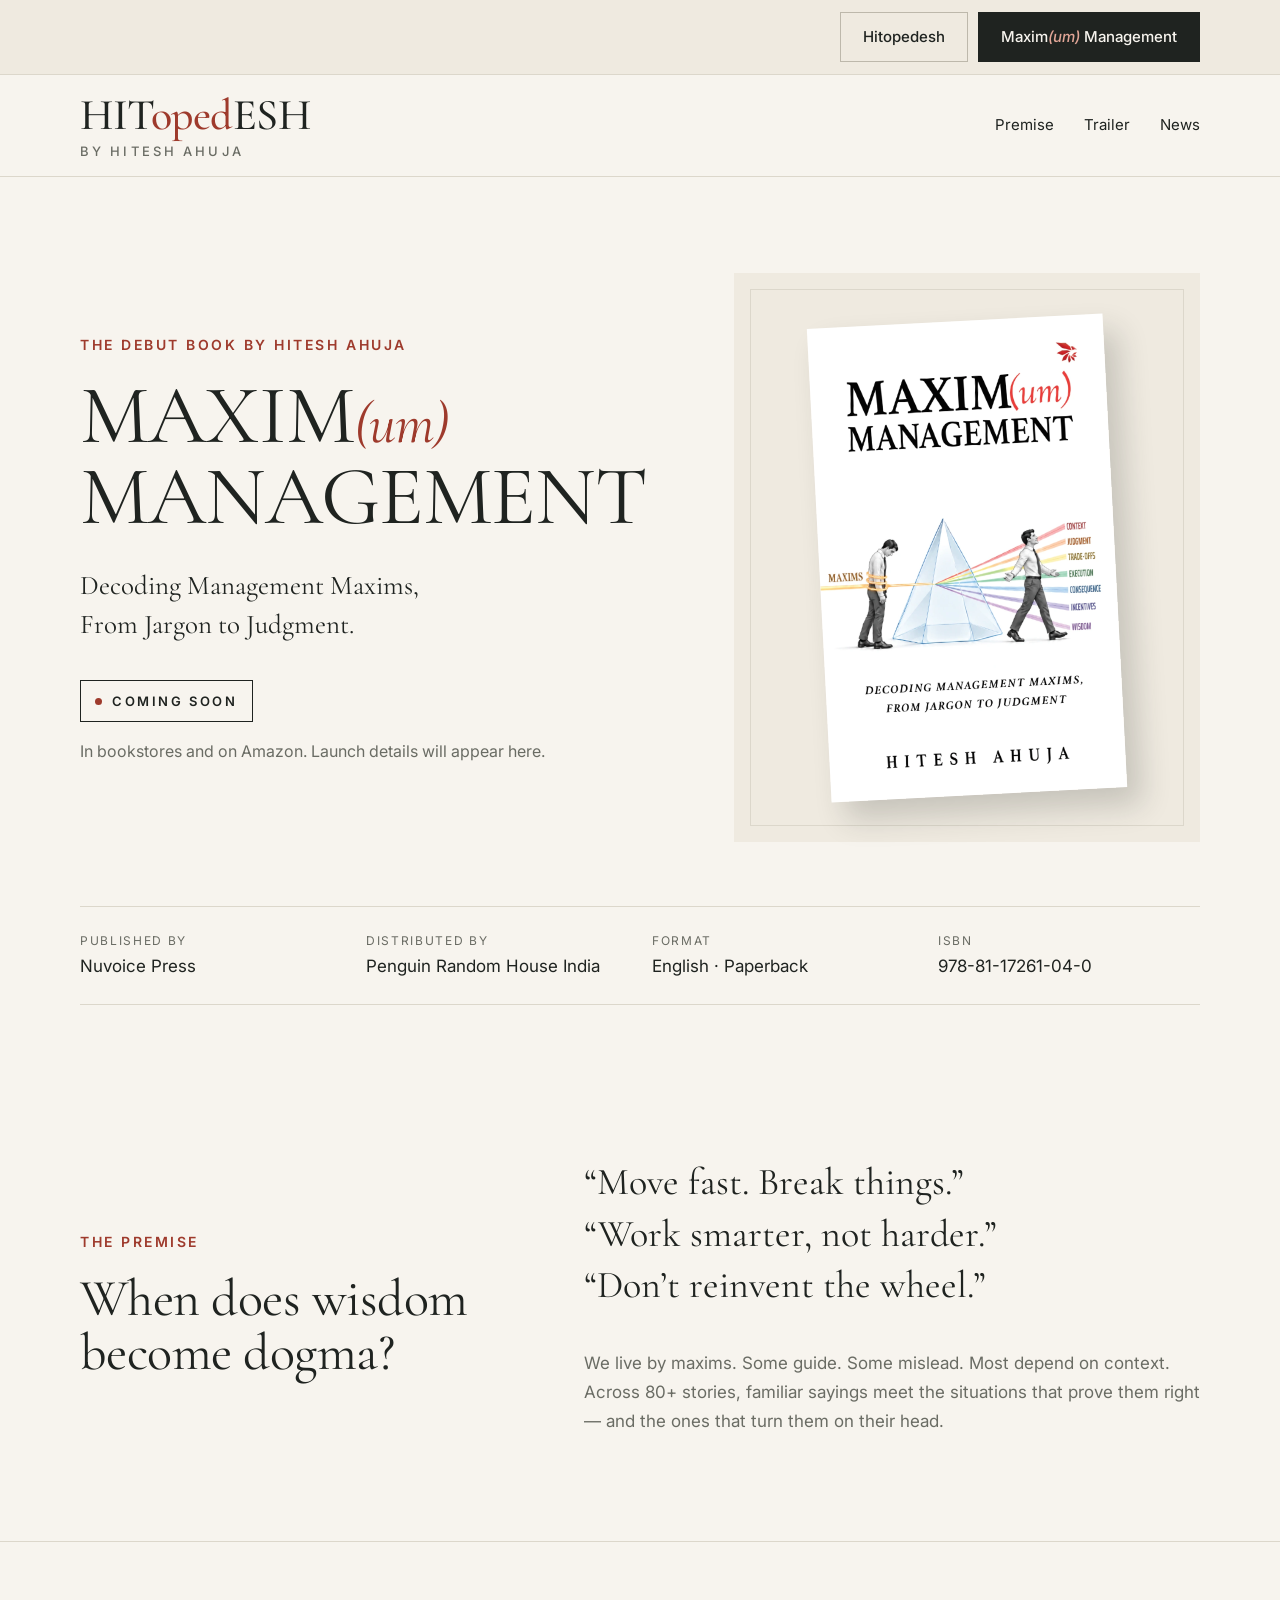
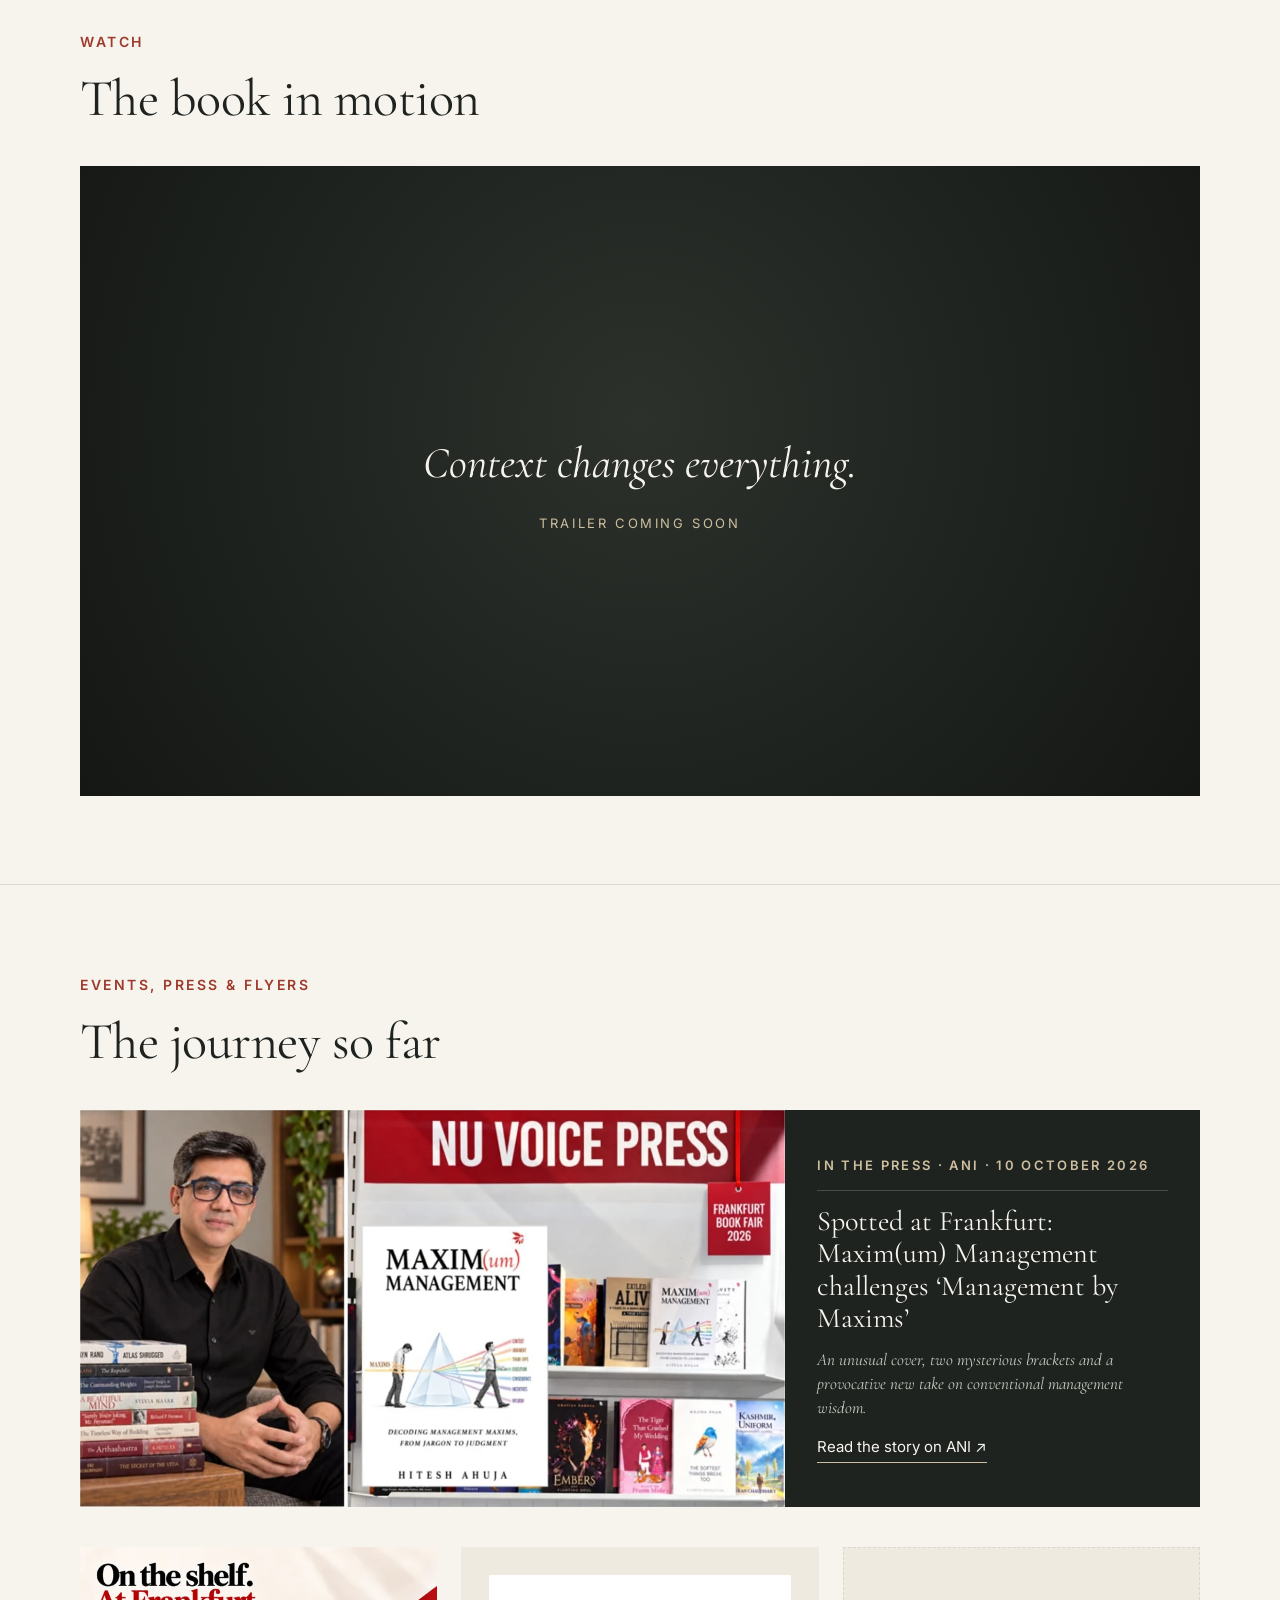
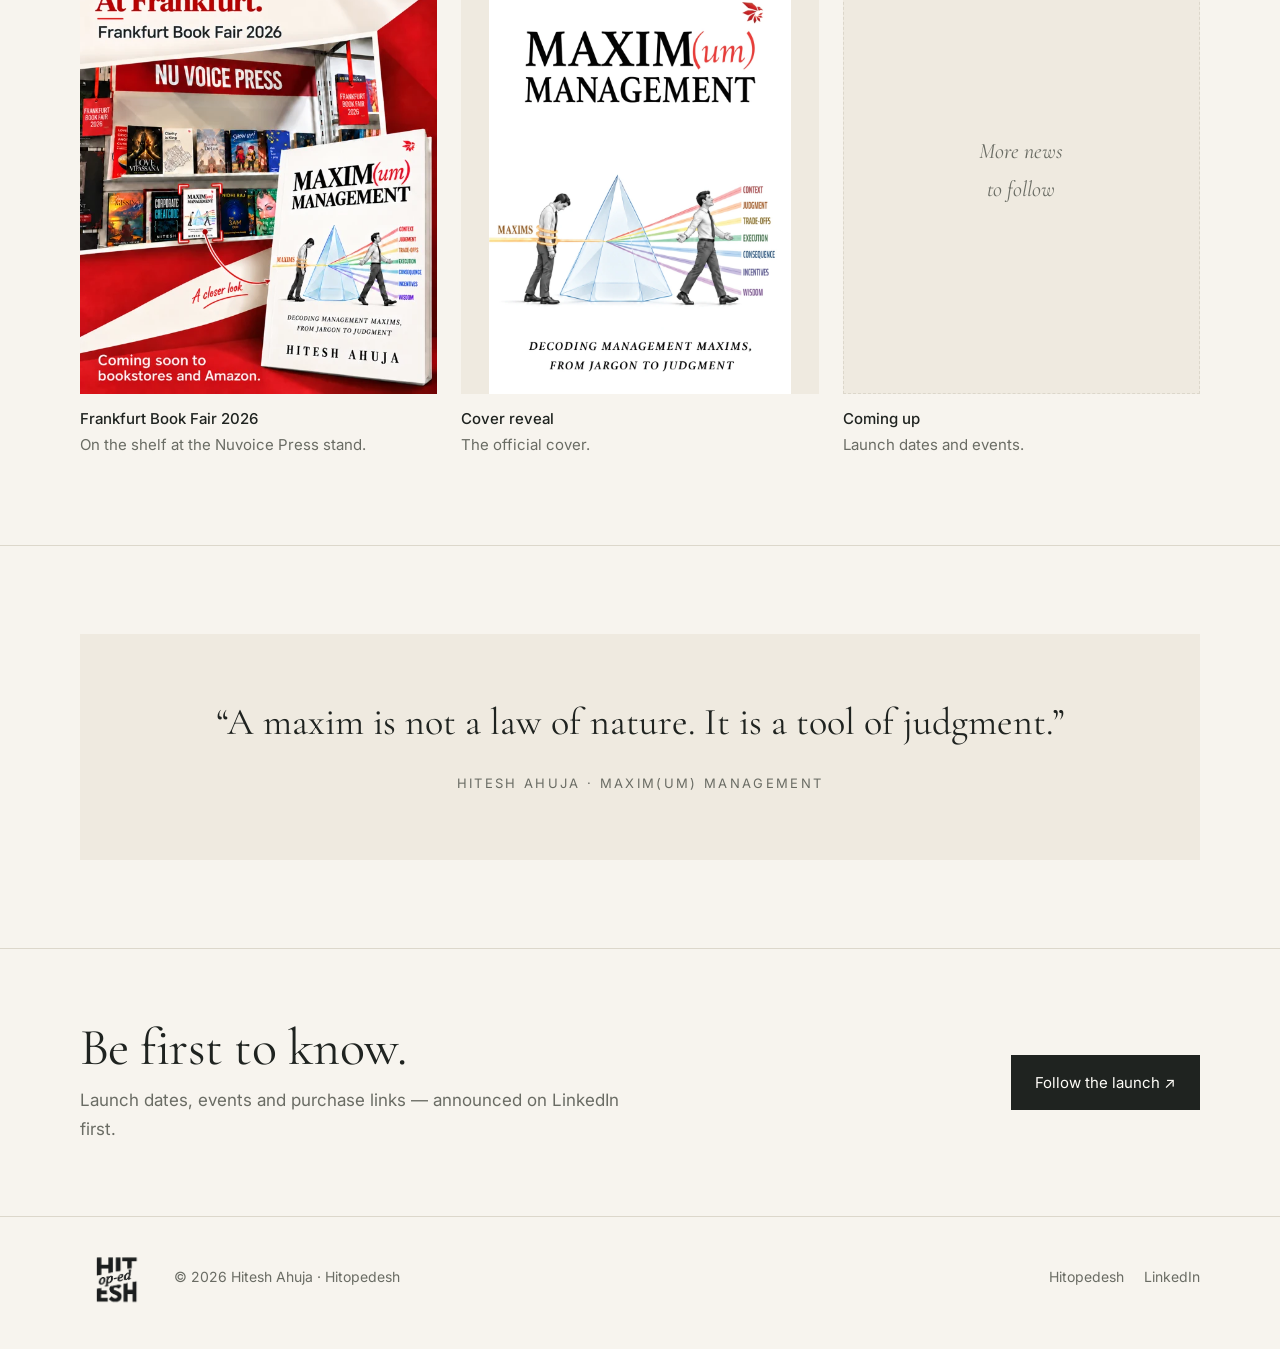
==== maximum-management/index.html @ 4a38396b "ANI coverage as a full-width press feature with the photo Co-Authored-By: Claude Opus 5.5 <noreply@a" ====
<!doctype html>
<html lang="en">
<head>
<meta charset="utf-8">
<meta name="viewport" content="width=device-width,initial-scale=1">
<title>Maxim(um) Management — Hitesh Ahuja · Coming soon</title>
<meta name="description" content="Maxim(um) Management: Decoding Management Maxims, From Jargon to Judgment. The debut book by Hitesh Ahuja. Coming soon from Nuvoice Press, distributed by Penguin Random House India.">
<meta property="og:title" content="Maxim(um) Management — Coming soon">
<meta property="og:description" content="Decoding Management Maxims, From Jargon to Judgment. The debut book by Hitesh Ahuja.">
<meta property="og:image" content="https://hitopedesh.com/assets/cover.webp">
<meta property="og:url" content="https://hitopedesh.com/maximum-management/">
<link rel="icon" href="../assets/favicon.png">
<link rel="stylesheet" href="../assets/style.css">
</head>
<body>
<a class="skip" href="#main">Skip to content</a>
<div class="tabs"><div class="wrap">
  <a href="../">Hitopedesh</a>
  <a href="./" aria-current="page">Maxim<i>(um)</i> Management</a>
</div></div>
<header class="site-head"><div class="wrap">
  <a class="brand" href="../" aria-label="Hitopedesh home"><b>HIT<em>oped</em>ESH</b><small>By Hitesh Ahuja</small></a>
  <nav aria-label="Sections">
    <a href="#premise">Premise</a>
    <a href="#trailer">Trailer</a>
    <a href="#news">News</a>
  </nav>
</div></header>

<main id="main">
<section class="hero" style="border:0;padding-bottom:64px"><div class="wrap hero-grid">
  <div>
    <span class="eyebrow">The debut book by Hitesh Ahuja</span>
    <h1 class="title">MAXIM<i>(um)</i><br>MANAGEMENT</h1>
    <p class="lede">Decoding Management Maxims,<br>From Jargon to Judgment.</p>
    <div style="margin-top:36px"><span class="soon">Coming soon</span></div>
    <p class="muted" style="font-size:16px;margin-top:16px">In bookstores and on Amazon. Launch details will appear here.</p>
  </div>
  <div class="cover-wrap"><img src="../assets/cover.webp" alt="Front cover of Maxim(um) Management" width="899" height="1438"></div>
</div>
<div class="wrap facts" style="margin-top:64px;border-top:1px solid var(--line)">
  <div><small>Published by</small><span>Nuvoice Press</span></div>
  <div><small>Distributed by</small><span>Penguin Random House India</span></div>
  <div><small>Format</small><span>English · Paperback</span></div>
  <div><small>ISBN</small><span>978-81-17261-04-0</span></div>
</div></section>

<section id="premise" style="border-top:0"><div class="wrap split">
  <div><span class="eyebrow">The premise</span><h2>When does wisdom become dogma?</h2></div>
  <div>
    <p class="maxims"><span>“Move fast. Break things.”</span><span>“Work smarter, not harder.”</span><span>“Don’t reinvent the wheel.”</span></p>
    <p class="muted">We live by maxims. Some guide. Some mislead. Most depend on context. Across 80+ stories, familiar sayings meet the situations that prove them right — and the ones that turn them on their head.</p>
  </div>
</div></section>

<!-- TRAILER: paste the YouTube video ID into data-youtube. Empty = "coming soon" poster. -->
<section id="trailer"><div class="wrap">
  <div class="head-row"><div><span class="eyebrow">Watch</span><h2>The book in motion</h2></div></div>
  <div class="video" data-youtube="" data-title="Maxim(um) Management trailer">
    <div class="poster"><div><b>Context changes everything.</b><small>Trailer coming soon</small></div></div>
  </div>
</div></section>

<!-- EVENTS, PRESS & FLYERS: copy a <figure> block to add more. Put images in /assets. -->
<section id="news"><div class="wrap">
  <div class="head-row"><div><span class="eyebrow">Events, press &amp; flyers</span><h2>The journey so far</h2></div></div>
  <a class="press-feature" href="https://www.aninews.in/news/business/spotted-at-frankfurt-maximum-management-challenges-management-by-maxims20261010145658/" target="_blank" rel="noopener">
    <img src="../assets/ani-frankfurt.webp" alt="Hitesh Ahuja, and Maxim(um) Management on display at the Nuvoice Press stand, Frankfurt Book Fair 2026" width="1369" height="772" loading="lazy">
    <div>
      <span class="press-src">In the press · ANI · 10 October 2026</span>
      <span class="press-head">Spotted at Frankfurt: Maxim(um) Management challenges ‘Management by Maxims’</span>
      <span class="press-dek">An unusual cover, two mysterious brackets and a provocative new take on conventional management wisdom.</span>
      <span class="press-go">Read the story on ANI ↗</span>
    </div>
  </a>
  <div class="gallery">
    <figure>
      <div class="frame"><img src="../assets/frankfurt-flyer.webp" alt="On the shelf at Frankfurt: Maxim(um) Management at the Nuvoice Press stand, Frankfurt Book Fair 2026" width="576" height="720" loading="lazy"></div>
      <figcaption><b>Frankfurt Book Fair 2026</b>On the shelf at the Nuvoice Press stand.</figcaption>
    </figure>
    <figure>
      <div class="frame contain"><img src="../assets/cover.webp" alt="Cover reveal of Maxim(um) Management" width="899" height="1438" loading="lazy"></div>
      <figcaption><b>Cover reveal</b>The official cover.</figcaption>
    </figure>
    <figure>
      <div class="frame empty">More news<br>to follow</div>
      <figcaption><b>Coming up</b>Launch dates and events.</figcaption>
    </figure>
  </div>
</div></section>

<section><div class="wrap">
  <div class="quote">
    <blockquote>“A maxim is not a law of nature. It is a tool of judgment.”</blockquote>
    <cite>Hitesh Ahuja · Maxim(um) Management</cite>
  </div>
</div></section>

<div class="wrap cta">
  <div><h2>Be first to know.</h2><p>Launch dates, events and purchase links — announced on LinkedIn first.</p></div>
  <a class="btn" href="https://www.linkedin.com/in/ar-hitesh-ahuja/" target="_blank" rel="noopener">Follow the launch ↗</a>
</div>
</main>

<footer><div class="wrap">
  <div class="sign"><img src="../assets/logo.png" alt="Hitopedesh monogram" width="161" height="135" loading="lazy"><span>© <span data-year>2026</span> Hitesh Ahuja · Hitopedesh</span></div>
  <div><a href="../">Hitopedesh</a><a href="https://www.linkedin.com/in/ar-hitesh-ahuja/" target="_blank" rel="noopener">LinkedIn</a></div>
</div></footer>
<script src="../assets/site.js"></script>
</body>
</html>
---- assets/style.css ----
/* Hitopedesh — shared styles */
@import url('https://fonts.googleapis.com/css2?family=Cormorant+Garamond:ital,wght@0,400;0,500;1,400;1,500&family=Inter:wght@400;500;600&display=swap');

:root{
  --paper:#f7f4ee; --paper-2:#efeae0; --ink:#1f2320; --muted:#6a6c64;
  --line:#dcd7cb; --accent:#9e3a2c; --white:#fffdf8;
  --serif:'Cormorant Garamond',Georgia,serif; --sans:'Inter',system-ui,sans-serif;
}
*{box-sizing:border-box}
html{scroll-behavior:smooth}
body{margin:0;background:var(--paper);color:var(--ink);font:17px/1.7 var(--sans);-webkit-font-smoothing:antialiased}
img{max-width:100%;height:auto;display:block}
a{color:inherit}
a:focus-visible,button:focus-visible{outline:2px solid var(--accent);outline-offset:4px}
h1,h2,h3{font-family:var(--serif);font-weight:400;line-height:1.05;margin:0;letter-spacing:-.01em}
h1{font-size:clamp(44px,6vw,76px)}
h2{font-size:clamp(34px,4.5vw,52px)}
h3{font-size:26px}
p{margin:0 0 1em}
em{font-style:italic}
.wrap{width:min(1120px,calc(100% - 48px));margin:auto}
.eyebrow{display:block;font-size:14px;font-weight:600;letter-spacing:.18em;text-transform:uppercase;color:var(--accent);margin-bottom:18px}
.muted{color:var(--muted)}
.skip{position:absolute;left:-999px}.skip:focus{left:16px;top:16px;background:var(--ink);color:var(--paper);padding:8px 12px;z-index:9}

/* Header */
.site-head{border-bottom:1px solid var(--line)}
.site-head .wrap{display:flex;align-items:center;justify-content:space-between;gap:24px;padding:18px 0}
.brand{display:flex;flex-direction:column;text-decoration:none;line-height:1}
.brand b{font-family:var(--serif);font-weight:500;font-size:44px;letter-spacing:-.01em;color:var(--ink)}
.brand b em{font-style:normal;color:var(--accent)}
.brand small{font-size:13px;font-weight:500;letter-spacing:.24em;text-transform:uppercase;color:var(--muted);margin-top:8px}
nav{display:flex;gap:30px;font-size:15px}
nav a{text-decoration:none;padding:6px 0;border-bottom:1px solid transparent}
nav a:hover,nav a[aria-current=page]{border-color:var(--accent)}

/* Sections */
section{padding:88px 0;border-bottom:1px solid var(--line)}
.hero{padding:96px 0 88px}
.hero-grid{display:grid;grid-template-columns:1.25fr 1fr;gap:72px;align-items:center}
.hero h1 em{color:var(--accent)}
.lede{font-family:var(--serif);font-size:27px;line-height:1.45;max-width:30ch;margin-top:28px}
.head-row{display:flex;justify-content:space-between;align-items:end;gap:24px;margin-bottom:40px}
.link{font-size:15px;text-decoration:none;border-bottom:1px solid var(--ink);padding-bottom:3px;white-space:nowrap}
.link:hover{color:var(--accent);border-color:var(--accent)}
.btn{display:inline-flex;gap:12px;align-items:center;background:var(--ink);color:var(--white);text-decoration:none;font-size:15px;padding:15px 24px}
.btn:hover{background:var(--accent)}

/* Coming soon badge */
.soon{display:inline-flex;align-items:center;gap:10px;font-size:13px;font-weight:600;letter-spacing:.2em;text-transform:uppercase;border:1px solid var(--ink);padding:9px 14px}
.soon::before{content:'';width:7px;height:7px;border-radius:50%;background:var(--accent);animation:pulse 2.4s ease-in-out infinite}
@keyframes pulse{50%{opacity:.25}}
@media (prefers-reduced-motion:reduce){.soon::before{animation:none}html{scroll-behavior:auto}}

/* Writing list */
.list{border-top:1px solid var(--line)}
.item{display:grid;grid-template-columns:130px 1fr 32px;gap:24px;align-items:baseline;padding:26px 0;border-bottom:1px solid var(--line);text-decoration:none}
.item small{font-size:12px;letter-spacing:.14em;text-transform:uppercase;color:var(--accent);font-weight:600}
.item h3{font-size:29px;margin-bottom:6px;transition:color .15s}
.item p{color:var(--muted);font-size:16px;margin:0;max-width:62ch}
.item .arr{font-size:20px;text-align:right}
.item:hover h3{color:var(--accent)}

/* Video */
.video{position:relative;aspect-ratio:16/9;background:var(--ink);overflow:hidden}
.video iframe{position:absolute;inset:0;width:100%;height:100%;border:0}
.video button{all:unset;cursor:pointer;position:absolute;inset:0;display:grid;place-items:center;background:radial-gradient(circle at 50% 50%,#2c312c,#141714)}
.video button span{width:76px;height:76px;border:1px solid #f7f4ee99;border-radius:50%;display:grid;place-items:center;color:var(--paper);font-size:22px;transition:.2s}
.video button:hover span{background:var(--accent);border-color:var(--accent)}
.video .poster{position:absolute;inset:0;display:grid;place-items:center;text-align:center;color:var(--paper);padding:24px;background:radial-gradient(circle at 50% 40%,#2c312c,#141714)}
.video .poster b{display:block;font-family:var(--serif);font-weight:400;font-size:clamp(28px,4vw,44px);font-style:italic;margin-bottom:8px}
.video .poster small{font-size:13px;letter-spacing:.2em;text-transform:uppercase;color:#cdbf9f}
.split{display:grid;grid-template-columns:1fr 1.4fr;gap:64px;align-items:center}

/* Quote */
.quote{background:var(--paper-2);text-align:center;padding:64px 32px}
.quote blockquote{font-family:var(--serif);font-size:clamp(26px,3.4vw,38px);line-height:1.3;max-width:24em;margin:0 auto 20px}
.quote cite{font-style:normal;font-size:13px;letter-spacing:.18em;text-transform:uppercase;color:var(--muted)}

/* Workshop (WIP, intentionally veiled) */
.dark{background:var(--ink);color:var(--paper)}
.dark .eyebrow{color:#cdbf9f}
.wip{display:grid;grid-template-columns:repeat(3,1fr);gap:32px;margin-top:44px}
.wip div{border-top:1px solid #4a4e46;padding-top:20px}
.wip small{font-size:12px;letter-spacing:.16em;text-transform:uppercase;color:#cdbf9f}
.wip h3{margin:10px 0 8px}
.wip p{color:#c9cbc0;font-size:16px;margin:0}
.veil{letter-spacing:.3em;color:#7d8075}

/* Book hero */
.cover-wrap{background:var(--paper-2);padding:48px;display:grid;place-items:center;position:relative}
.cover-wrap::before{content:'';position:absolute;inset:16px;border:1px solid var(--line)}
.cover-wrap img{width:min(300px,80%);position:relative;box-shadow:14px 18px 30px #2a2e2833;transform:rotate(-3deg)}
.title{font-size:clamp(46px,6.5vw,84px);line-height:.98}
.title i{color:var(--accent);font-size:.7em}
.facts{display:grid;grid-template-columns:repeat(4,1fr);gap:24px;padding:24px 0;border-bottom:1px solid var(--line)}
.facts small{display:block;font-size:12px;letter-spacing:.14em;text-transform:uppercase;color:var(--muted)}
.facts span{font-size:17px}
.maxims{font-family:var(--serif);font-size:clamp(26px,3.2vw,38px);line-height:1.35}
.maxims span{display:block}

/* Gallery / press */
.gallery{display:grid;grid-template-columns:repeat(3,1fr);gap:24px}
.gallery figure{margin:0}
.gallery .frame{background:var(--paper-2);aspect-ratio:4/5;overflow:hidden;display:grid;place-items:center}
.gallery .frame img{width:100%;height:100%;object-fit:cover}
.gallery .frame.contain img{object-fit:contain;padding:28px}
.gallery .frame.empty{border:1px dashed var(--line);color:var(--muted);font-family:var(--serif);font-style:italic;font-size:22px;text-align:center;padding:24px}
.gallery figcaption{font-size:15px;color:var(--muted);margin-top:12px}
.gallery figcaption b{display:block;color:var(--ink);font-weight:500}

/* About */
.about{display:grid;grid-template-columns:.75fr 1.25fr;gap:64px;align-items:center}
.about img{max-width:320px}
.about p{color:var(--muted)}

/* Footer */
.cta{display:flex;justify-content:space-between;align-items:center;gap:32px;padding:72px 0;border:0}
.cta p{color:var(--muted);margin:10px 0 0;max-width:52ch}
footer{border-top:1px solid var(--line);padding:28px 0 40px;font-size:14px;color:var(--muted)}
footer .wrap{display:flex;justify-content:space-between;align-items:center;gap:16px;flex-wrap:wrap}
.sign{display:flex;align-items:center;gap:18px}
.sign img{height:64px;width:auto}
footer a{text-decoration:none;margin-left:20px}footer a:hover{color:var(--accent)}

@media (max-width:860px){
  .hero-grid,.split,.about{grid-template-columns:1fr;gap:40px}
  .wip,.gallery{grid-template-columns:1fr 1fr}
  .facts{grid-template-columns:1fr 1fr}
  nav{gap:18px}
}
@media (max-width:600px){
  .wrap{width:calc(100% - 32px)}
  section{padding:60px 0}.hero{padding:56px 0}
  .site-head .wrap{flex-direction:column;align-items:flex-start;gap:12px}
  .brand b{font-size:36px}.brand small{font-size:11px}
  nav{width:100%;justify-content:flex-start;gap:28px;font-size:14px}
  .soon{font-size:12px;letter-spacing:.14em;white-space:nowrap}
  .eyebrow{font-size:12px}.lede{font-size:23px}.item h3{font-size:25px}
  .item{grid-template-columns:1fr 24px;gap:8px}.item small{grid-column:1/-1}
  .wip,.gallery{grid-template-columns:1fr}
  .head-row,.cta{flex-direction:column;align-items:flex-start}
  .cover-wrap{padding:32px}
  footer a{margin:0 16px 0 0}
}

/* Top tabs */
.tabs{background:var(--paper-2);border-bottom:1px solid var(--line)}
.tabs .wrap{display:flex;justify-content:flex-end;gap:10px;padding:12px 0}
.tabs a{text-decoration:none;font-size:15px;font-weight:500;padding:11px 22px;border:1px solid #bdb8ab;color:var(--ink)}
.tabs a i{color:var(--accent)}
.tabs a:hover{border-color:var(--ink)}
.tabs a[aria-current=page]{background:var(--ink);color:var(--paper);border-color:var(--ink)}
.tabs a[aria-current=page] i{color:#e0a596}

/* Philosophy */
h2.big{font-size:clamp(44px,5.6vw,72px)}
.philosophy{display:grid;grid-template-columns:1fr 1.15fr;gap:80px}
.philosophy blockquote{font-family:var(--serif);font-size:clamp(28px,3.2vw,42px);line-height:1.2;margin:0 0 28px}
.pillars{display:grid;grid-template-columns:repeat(3,1fr);gap:32px;margin-top:64px}
.pillars div{border-top:1px solid var(--ink);padding-top:20px}
.pillars small{color:var(--accent);font-size:13px;letter-spacing:.1em}
.pillars h3{font-size:30px;margin:12px 0 10px}
.pillars p{color:var(--muted);font-size:16px;margin:0}

/* About, expanded */
.about{grid-template-columns:.85fr 1.15fr;align-items:start}
.about img{max-width:420px;width:100%}
.about .intro{font-family:var(--serif);font-size:clamp(22px,2.2vw,27px);line-height:1.45;color:var(--ink);margin-top:22px}
.more{margin:8px 0 28px;border-top:1px solid var(--line);border-bottom:1px solid var(--line)}
.more summary{cursor:pointer;list-style:none;padding:18px 0;font-size:17px;font-weight:500;display:flex;justify-content:space-between}
.more summary::-webkit-details-marker{display:none}
.more summary::after{content:'+';font-size:22px;line-height:1;color:var(--accent)}
.more[open] summary::after{content:'−'}
.more blockquote{font-family:var(--serif);font-size:26px;line-height:1.3;margin:4px 0 20px;padding-left:20px;border-left:2px solid var(--accent)}
.more p{color:var(--muted);font-size:16px}
.more a{color:var(--accent)}

@media (max-width:860px){.philosophy{grid-template-columns:1fr;gap:32px}.pillars{grid-template-columns:1fr;gap:28px;margin-top:40px}}
@media (max-width:600px){
  .tabs .wrap{justify-content:stretch;gap:8px}
  .tabs a{flex:1;text-align:center;padding:10px 8px;font-size:13px}
  .about img{max-width:100%}
}
.note-line{font-size:15px;color:var(--muted);margin-top:22px}
.note-line a{color:var(--ink)}

/* Press feature */
.press-feature{display:grid;grid-template-columns:1.7fr 1fr;align-items:center;background:var(--ink);color:var(--paper);text-decoration:none;margin-bottom:40px;transition:background .2s}
.press-feature:hover{background:#2c312c}
.press-feature img{width:100%;height:auto}
.press-feature>div{padding:28px 32px;display:flex;flex-direction:column;justify-content:center;gap:14px}
.press-src{font-weight:600;font-size:13px;letter-spacing:.18em;text-transform:uppercase;color:#cdbf9f;border-bottom:1px solid #4a4e46;padding-bottom:14px}
.press-head{font-family:var(--serif);font-size:clamp(24px,2.2vw,29px);line-height:1.15}
.press-dek{font-family:var(--serif);font-style:italic;font-size:17px;line-height:1.4;color:#c9cbc0}
.press-go{font-size:15px;align-self:flex-start;border-bottom:1px solid #cdbf9f;padding-bottom:3px}
@media (max-width:860px){.press-feature{grid-template-columns:1fr}.press-feature>div{padding:28px 24px}}
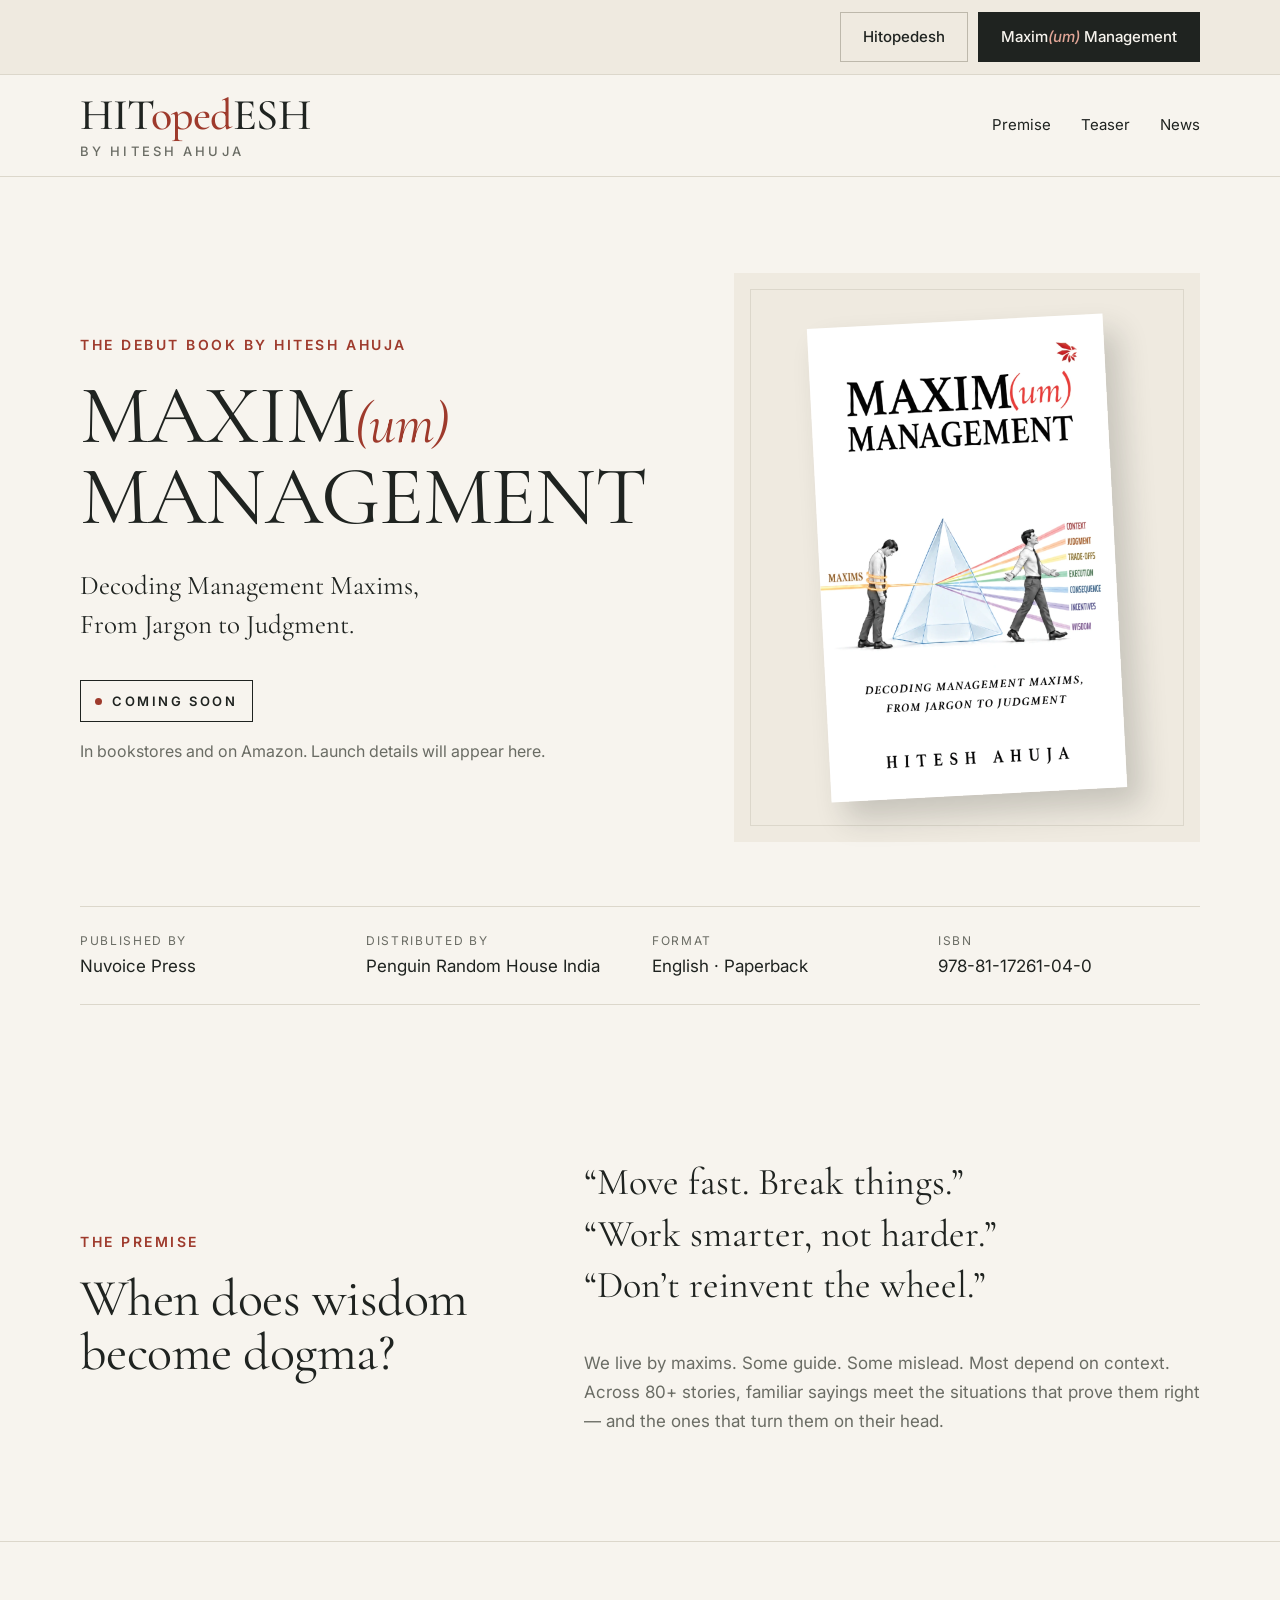
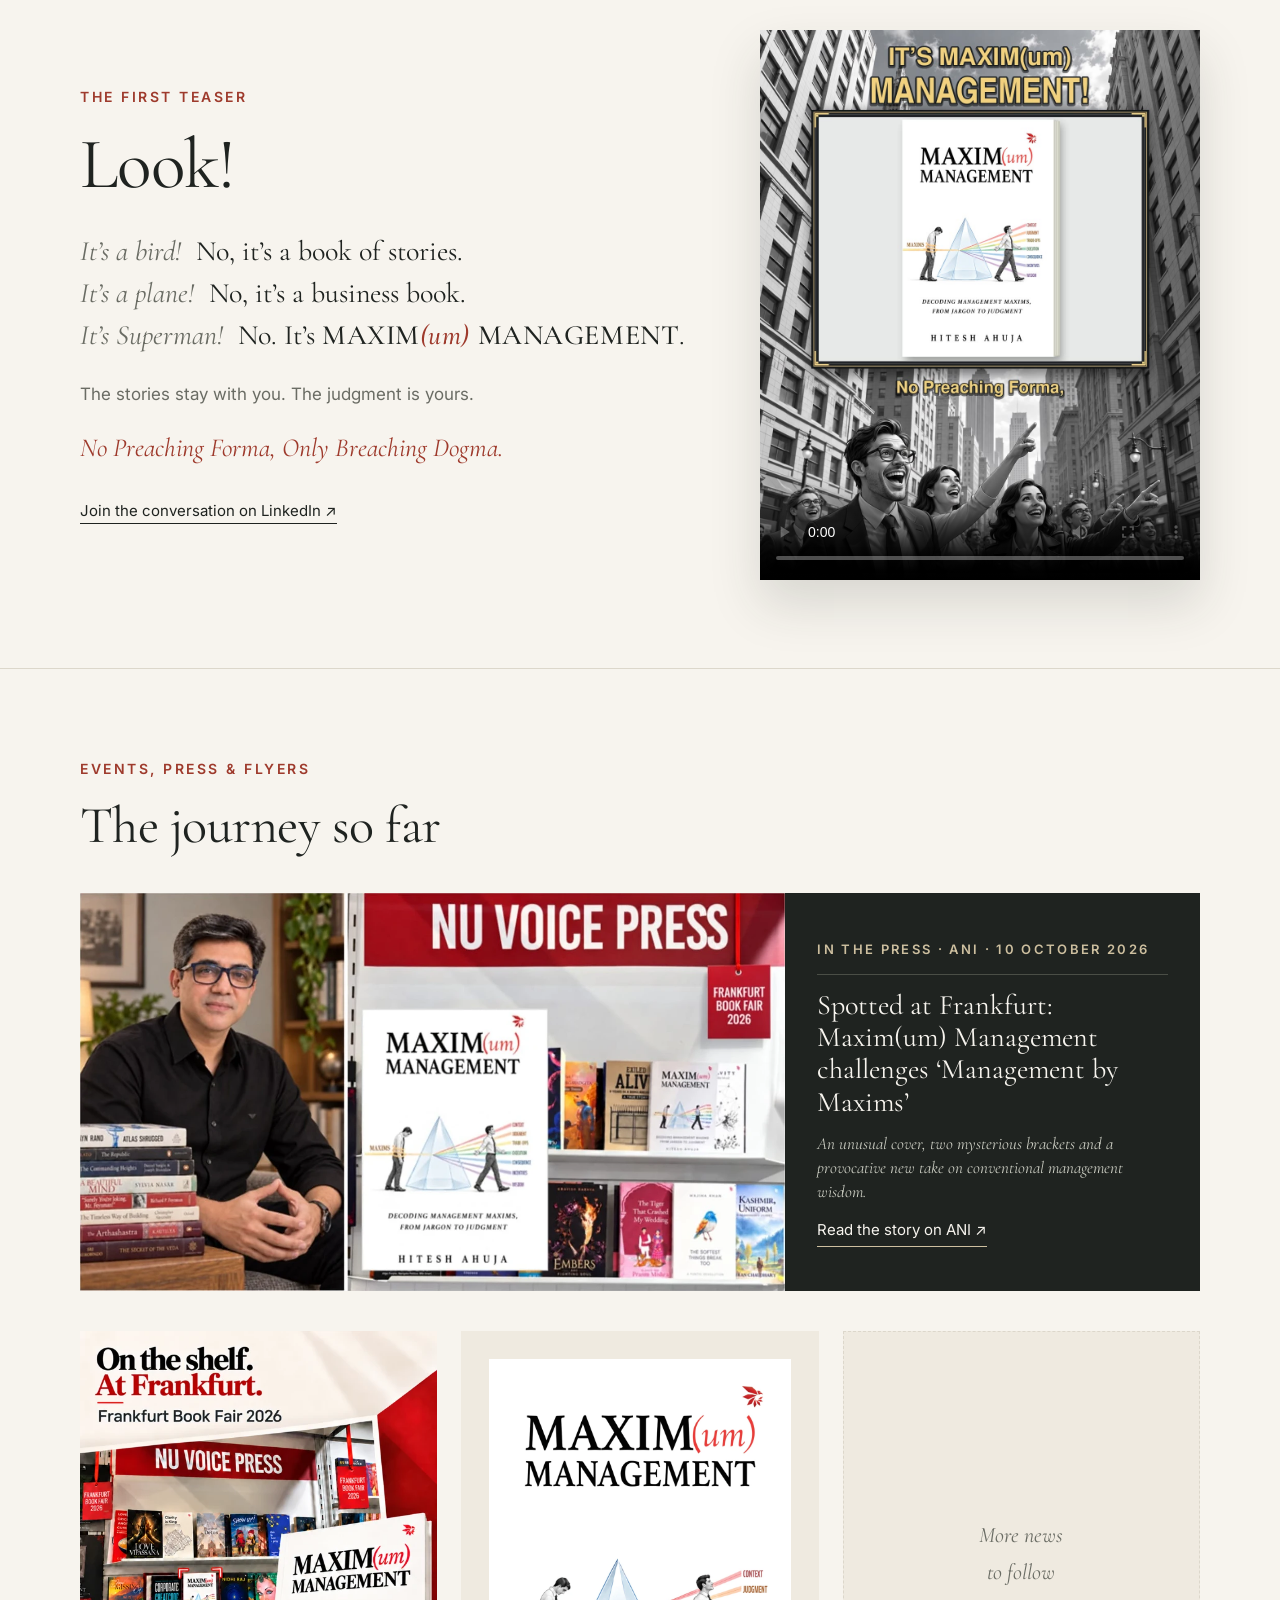
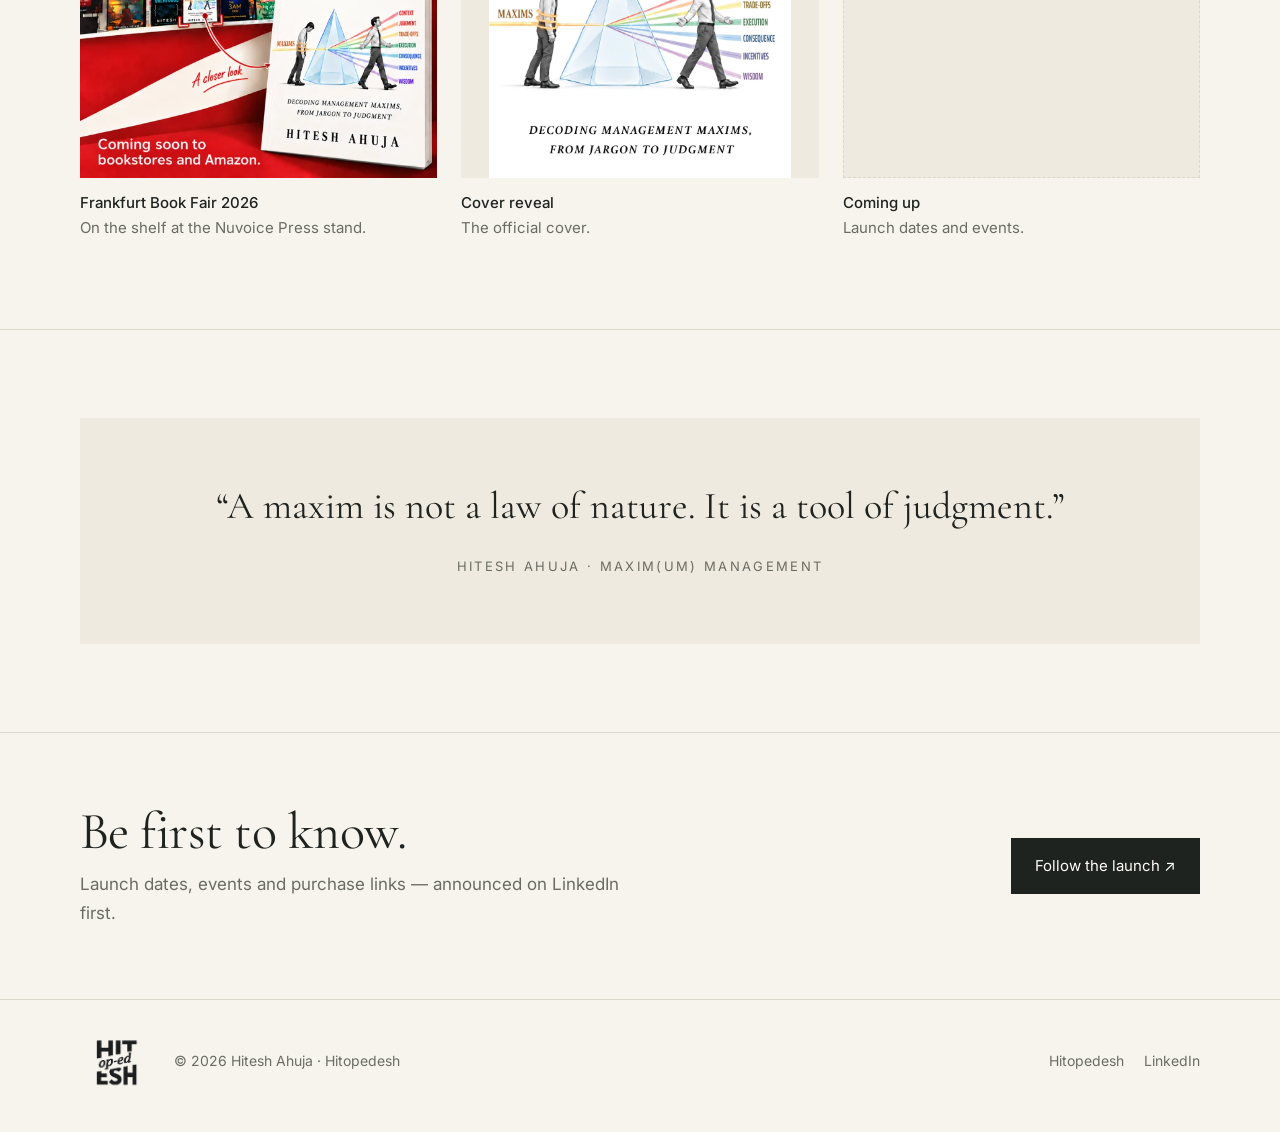
==== commit 90f580b5: "Add first teaser video (self-hosted, 4:5) with VideoObject data and video sitemap Co-Authored-By: Cl" ====
--- a/maximum-management/index.html
+++ b/maximum-management/index.html
@@ -3,14 +3,118 @@
 <head>
 <meta charset="utf-8">
 <meta name="viewport" content="width=device-width,initial-scale=1">
-<title>Maxim(um) Management — Hitesh Ahuja · Coming soon</title>
-<meta name="description" content="Maxim(um) Management: Decoding Management Maxims, From Jargon to Judgment. The debut book by Hitesh Ahuja. Coming soon from Nuvoice Press, distributed by Penguin Random House India.">
-<meta property="og:title" content="Maxim(um) Management — Coming soon">
-<meta property="og:description" content="Decoding Management Maxims, From Jargon to Judgment. The debut book by Hitesh Ahuja.">
-<meta property="og:image" content="https://hitopedesh.com/assets/cover.webp">
+<title>Maxim(um) Management by Hitesh Ahuja: the Maximum Management book</title>
+<meta name="description" content="Maxim(um) Management (Maximum Management) by Hitesh Ahuja: Decoding Management Maxims, From Jargon to Judgment. Featured at Frankfurt Book Fair 2026. Nuvoice Press, distributed by Penguin Random House India. ISBN 978-81-17261-04-0.">
+<link rel="canonical" href="https://hitopedesh.com/maximum-management/">
+<meta property="og:type" content="book">
+<meta property="og:site_name" content="Hitopedesh">
+<meta property="og:title" content="Maxim(um) Management by Hitesh Ahuja: the Maximum Management book">
+<meta property="og:description" content="Maxim(um) Management (Maximum Management) by Hitesh Ahuja: Decoding Management Maxims, From Jargon to Judgment. Featured at Frankfurt Book Fair 2026. Nuvoice Press, distributed by Penguin Random House India. ISBN 978-81-17261-04-0.">
 <meta property="og:url" content="https://hitopedesh.com/maximum-management/">
+<meta property="og:image" content="https://hitopedesh.com/assets/og-maximum-management.jpg">
+<meta property="og:image:width" content="1200">
+<meta property="og:image:height" content="630">
+<meta property="og:image:alt" content="Maxim(um) Management by Hitesh Ahuja, book cover">
+<meta name="twitter:card" content="summary_large_image">
+<meta name="twitter:title" content="Maxim(um) Management by Hitesh Ahuja: the Maximum Management book">
+<meta name="twitter:description" content="Maxim(um) Management (Maximum Management) by Hitesh Ahuja: Decoding Management Maxims, From Jargon to Judgment. Featured at Frankfurt Book Fair 2026. Nuvoice Press, distributed by Penguin Random House India. ISBN 978-81-17261-04-0.">
+<meta name="twitter:image" content="https://hitopedesh.com/assets/og-maximum-management.jpg">
+<meta name="author" content="Hitesh Ahuja">
+<script type="application/ld+json">
+{
+ "@context": "https://schema.org",
+ "@graph": [
+  {
+   "@type": "Book",
+   "@id": "https://hitopedesh.com/maximum-management/#book",
+   "name": "Maxim(um) Management",
+   "alternateName": [
+    "Maximum Management",
+    "Maxim(um) Management: Decoding Management Maxims, From Jargon to Judgment"
+   ],
+   "description": "Decoding Management Maxims, From Jargon to Judgment. Across 80+ stories, familiar management sayings meet the situations that prove them right, and the ones that turn them on their head.",
+   "url": "https://hitopedesh.com/maximum-management/",
+   "image": "https://hitopedesh.com/assets/maximum-management-book-cover-hitesh-ahuja.webp",
+   "author": {
+    "@id": "https://hitopedesh.com/#hitesh-ahuja"
+   },
+   "publisher": {
+    "@type": "Organization",
+    "name": "Nuvoice Press"
+   },
+   "isbn": "9788117261040",
+   "bookFormat": "https://schema.org/Paperback",
+   "inLanguage": "en",
+   "genre": [
+    "Business",
+    "Management"
+   ],
+   "subjectOf": {
+    "@type": "NewsArticle",
+    "headline": "Spotted at Frankfurt: Maxim(um) Management Challenges 'Management by Maxims'",
+    "publisher": {
+     "@type": "Organization",
+     "name": "ANI"
+    },
+    "datePublished": "2026-10-10",
+    "url": "https://www.aninews.in/news/business/spotted-at-frankfurt-maximum-management-challenges-management-by-maxims20261010145658/"
+   }
+  },
+  {
+   "@type": "Person",
+   "@id": "https://hitopedesh.com/#hitesh-ahuja",
+   "name": "Hitesh Ahuja",
+   "url": "https://hitopedesh.com/",
+   "image": "https://hitopedesh.com/assets/hitesh-ahuja-author.webp",
+   "jobTitle": "Author, architect and business leader",
+   "description": "Architect, entrepreneur, business leader and author of Maxim(um) Management.",
+   "alumniOf": {
+    "@type": "CollegeOrUniversity",
+    "name": "Indian School of Business"
+   },
+   "sameAs": [
+    "https://www.linkedin.com/in/ar-hitesh-ahuja/",
+    "https://substack.com/@hitopedesh"
+   ]
+  },
+  {
+   "@type": "BreadcrumbList",
+   "itemListElement": [
+    {
+     "@type": "ListItem",
+     "position": 1,
+     "name": "Hitopedesh",
+     "item": "https://hitopedesh.com/"
+    },
+    {
+     "@type": "ListItem",
+     "position": 2,
+     "name": "Maxim(um) Management",
+     "item": "https://hitopedesh.com/maximum-management/"
+    }
+   ]
+  },
+  {
+   "@type": "VideoObject",
+   "name": "It’s a story book. It’s a biz book. It’s Maxim(um) Management: first teaser",
+   "description": "It’s a bird! No, it’s a book of stories. It’s a plane! No, it’s a business book. It’s Superman! No. It’s Maxim(um) Management. The stories stay with you. The judgment is yours.",
+   "thumbnailUrl": "https://hitopedesh.com/assets/video/maximum-management-teaser-poster.jpg",
+   "uploadDate": "2026-10-11",
+   "duration": "PT21S",
+   "contentUrl": "https://hitopedesh.com/assets/video/maximum-management-teaser-4x5.mp4",
+   "embedUrl": "https://hitopedesh.com/maximum-management/#teaser",
+   "about": {
+    "@id": "https://hitopedesh.com/maximum-management/#book"
+   },
+   "creator": {
+    "@id": "https://hitopedesh.com/#hitesh-ahuja"
+   }
+  }
+ ]
+}
+</script>
 <link rel="icon" href="../assets/favicon.png">
-<link rel="stylesheet" href="../assets/style.css">
+<link rel="stylesheet" href="../assets/style.css?v=202610112240">
 </head>
 <body>
 <a class="skip" href="#main">Skip to content</a>
@@ -22,7 +126,7 @@
   <a class="brand" href="../" aria-label="Hitopedesh home"><b>HIT<em>oped</em>ESH</b><small>By Hitesh Ahuja</small></a>
   <nav aria-label="Sections">
     <a href="#premise">Premise</a>
-    <a href="#trailer">Trailer</a>
+    <a href="#teaser">Teaser</a>
     <a href="#news">News</a>
   </nav>
 </div></header>
@@ -36,7 +140,7 @@
     <div style="margin-top:36px"><span class="soon">Coming soon</span></div>
     <p class="muted" style="font-size:16px;margin-top:16px">In bookstores and on Amazon. Launch details will appear here.</p>
   </div>
-  <div class="cover-wrap"><img src="../assets/cover.webp" alt="Front cover of Maxim(um) Management" width="899" height="1438"></div>
+  <div class="cover-wrap"><img src="../assets/maximum-management-book-cover-hitesh-ahuja.webp" alt="Maxim(um) Management by Hitesh Ahuja: book cover, Decoding Management Maxims, From Jargon to Judgment" width="899" height="1438"></div>
 </div>
 <div class="wrap facts" style="margin-top:64px;border-top:1px solid var(--line)">
   <div><small>Published by</small><span>Nuvoice Press</span></div>
@@ -53,11 +157,24 @@
   </div>
 </div></section>
 
-<!-- TRAILER: paste the YouTube video ID into data-youtube. Empty = "coming soon" poster. -->
-<section id="trailer"><div class="wrap">
-  <div class="head-row"><div><span class="eyebrow">Watch</span><h2>The book in motion</h2></div></div>
-  <div class="video" data-youtube="" data-title="Maxim(um) Management trailer">
-    <div class="poster"><div><b>Context changes everything.</b><small>Trailer coming soon</small></div></div>
+<section id="teaser"><div class="wrap teaser">
+  <div>
+    <span class="eyebrow">The first teaser</span>
+    <h2 class="big">Look!</h2>
+    <ul class="lookup">
+      <li><span>It’s a bird!</span> No, it’s a book of stories.</li>
+      <li><span>It’s a plane!</span> No, it’s a business book.</li>
+      <li><span>It’s Superman!</span> No. It’s <b>MAXIM<i>(um)</i> MANAGEMENT</b>.</li>
+    </ul>
+    <p class="muted">The stories stay with you. The judgment is yours.</p>
+    <p class="tagline">No Preaching Forma, Only Breaching Dogma.</p>
+    <a class="link" href="https://lnkd.in/dvYriy6c" target="_blank" rel="noopener">Join the conversation on LinkedIn ↗</a>
+  </div>
+  <div class="teaser-video">
+    <video controls playsinline preload="metadata" poster="../assets/video/maximum-management-teaser-poster.jpg" width="1080" height="1350">
+      <source src="../assets/video/maximum-management-teaser-4x5.mp4" type="video/mp4">
+      Your browser can’t play this video. <a href="https://lnkd.in/dvYriy6c">Watch it on LinkedIn</a>.
+    </video>
   </div>
 </div></section>
 
@@ -65,7 +182,7 @@
 <section id="news"><div class="wrap">
   <div class="head-row"><div><span class="eyebrow">Events, press &amp; flyers</span><h2>The journey so far</h2></div></div>
   <a class="press-feature" href="https://www.aninews.in/news/business/spotted-at-frankfurt-maximum-management-challenges-management-by-maxims20261010145658/" target="_blank" rel="noopener">
-    <img src="../assets/ani-frankfurt.webp" alt="Hitesh Ahuja, and Maxim(um) Management on display at the Nuvoice Press stand, Frankfurt Book Fair 2026" width="1369" height="772" loading="lazy">
+    <img src="../assets/hitesh-ahuja-maximum-management-frankfurt-ani.webp" alt="Hitesh Ahuja, and Maxim(um) Management on display at the Nuvoice Press stand, Frankfurt Book Fair 2026" width="1369" height="772" loading="lazy">
     <div>
       <span class="press-src">In the press · ANI · 10 October 2026</span>
       <span class="press-head">Spotted at Frankfurt: Maxim(um) Management challenges ‘Management by Maxims’</span>
@@ -75,11 +192,11 @@
   </a>
   <div class="gallery">
     <figure>
-      <div class="frame"><img src="../assets/frankfurt-flyer.webp" alt="On the shelf at Frankfurt: Maxim(um) Management at the Nuvoice Press stand, Frankfurt Book Fair 2026" width="576" height="720" loading="lazy"></div>
+      <div class="frame"><img src="../assets/maximum-management-frankfurt-book-fair-2026.webp" alt="On the shelf at Frankfurt: Maxim(um) Management at the Nuvoice Press stand, Frankfurt Book Fair 2026" width="576" height="720" loading="lazy"></div>
       <figcaption><b>Frankfurt Book Fair 2026</b>On the shelf at the Nuvoice Press stand.</figcaption>
     </figure>
     <figure>
-      <div class="frame contain"><img src="../assets/cover.webp" alt="Cover reveal of Maxim(um) Management" width="899" height="1438" loading="lazy"></div>
+      <div class="frame contain"><img src="../assets/maximum-management-book-cover-hitesh-ahuja.webp" alt="Maxim(um) Management (Maximum Management) book cover by Hitesh Ahuja" width="899" height="1438" loading="lazy"></div>
       <figcaption><b>Cover reveal</b>The official cover.</figcaption>
     </figure>
     <figure>
@@ -106,6 +223,6 @@
   <div class="sign"><img src="../assets/logo.png" alt="Hitopedesh monogram" width="161" height="135" loading="lazy"><span>© <span data-year>2026</span> Hitesh Ahuja · Hitopedesh</span></div>
   <div><a href="../">Hitopedesh</a><a href="https://www.linkedin.com/in/ar-hitesh-ahuja/" target="_blank" rel="noopener">LinkedIn</a></div>
 </div></footer>
-<script src="../assets/site.js"></script>
+<script src="../assets/site.js?v=202610112240"></script>
 </body>
 </html>
--- a/assets/style.css
+++ b/assets/style.css
@@ -195,3 +195,12 @@
 .press-dek{font-family:var(--serif);font-style:italic;font-size:17px;line-height:1.4;color:#c9cbc0}
 .press-go{font-size:15px;align-self:flex-start;border-bottom:1px solid #cdbf9f;padding-bottom:3px}
 @media (max-width:860px){.press-feature{grid-template-columns:1fr}.press-feature>div{padding:28px 24px}}
+
+/* Teaser */
+.teaser{display:grid;grid-template-columns:1fr 440px;gap:72px;align-items:center}
+.lookup{list-style:none;padding:0;margin:28px 0 24px;font-family:var(--serif);font-size:clamp(22px,2.2vw,28px);line-height:1.5}
+.lookup li span{color:var(--muted);font-style:italic;margin-right:8px}
+.lookup b{font-weight:500;letter-spacing:.02em;white-space:nowrap}.lookup i{color:var(--accent)}
+.tagline{font-family:var(--serif);font-style:italic;font-size:26px;color:var(--accent);margin:4px 0 26px}
+.teaser-video video{width:100%;height:auto;display:block;background:var(--ink);box-shadow:0 24px 48px #2a2e2826}
+@media (max-width:860px){.teaser{grid-template-columns:1fr;gap:36px}.teaser-video{max-width:460px}}
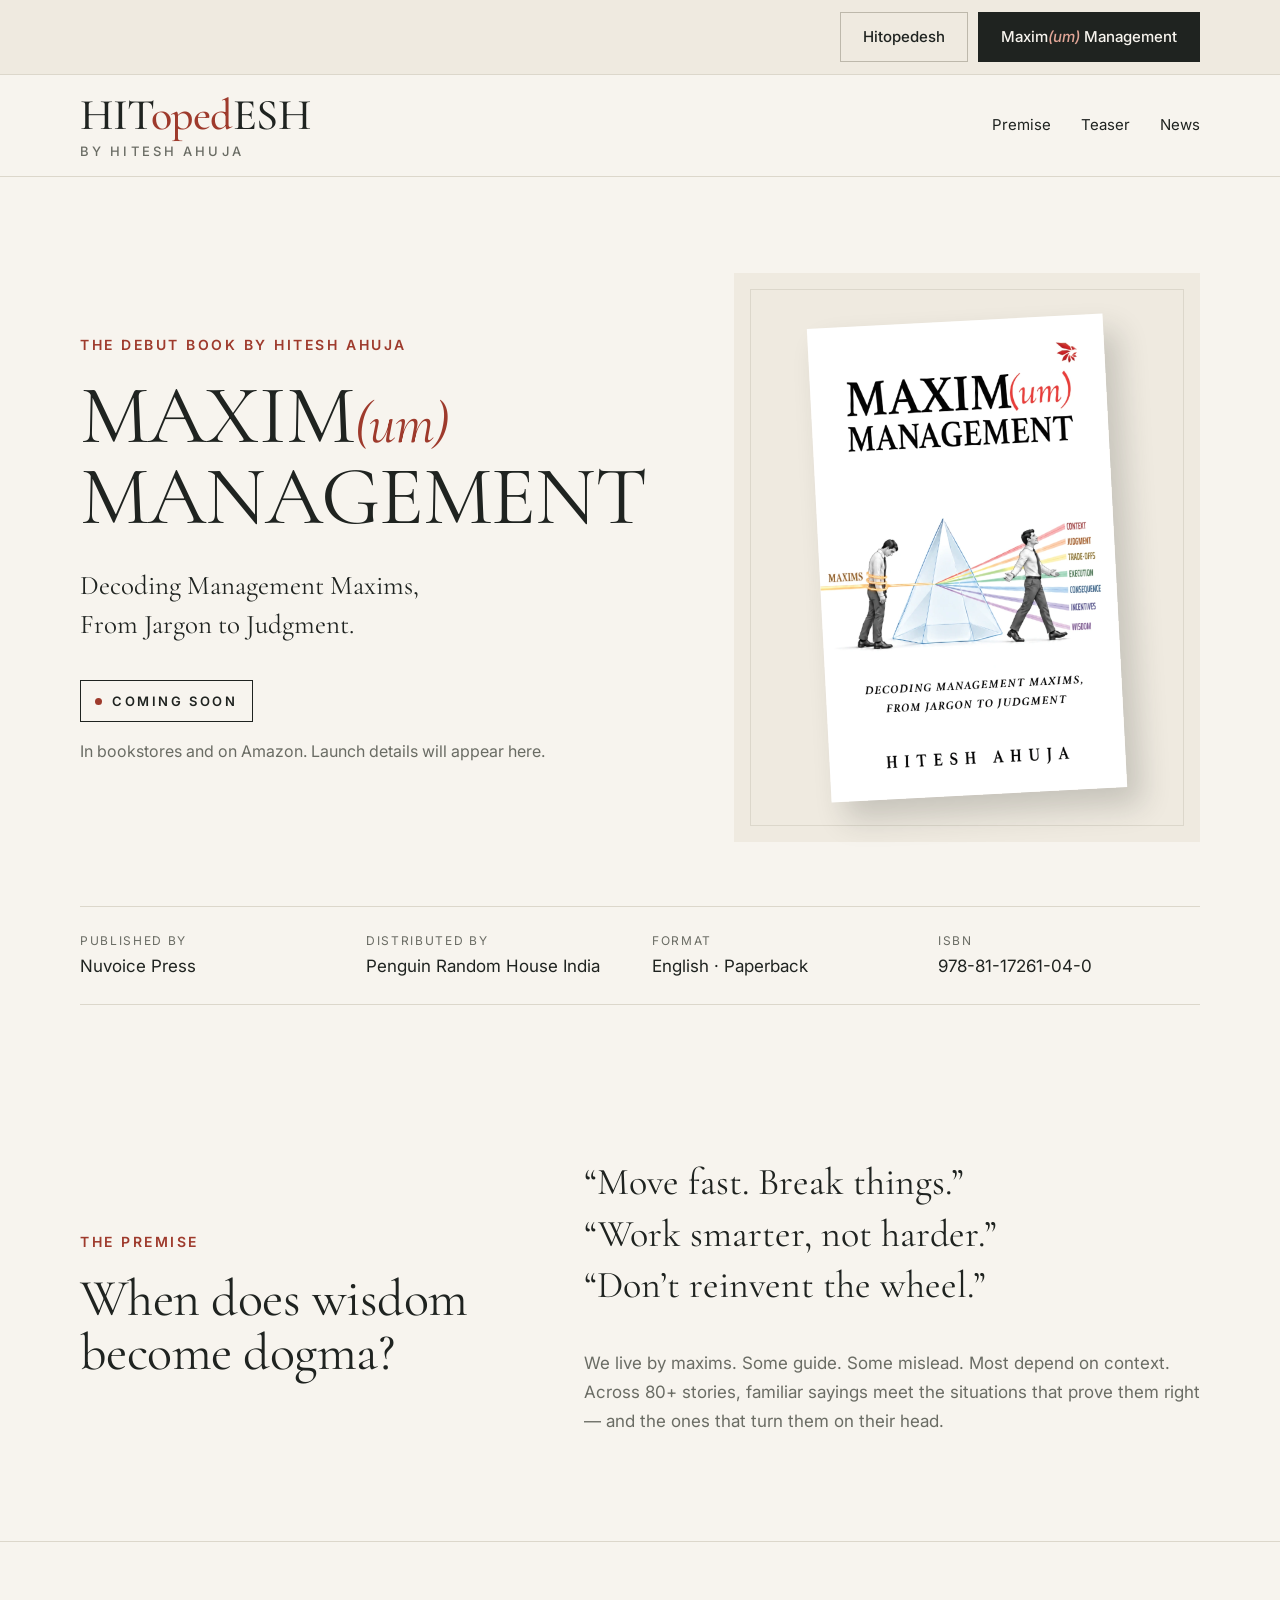
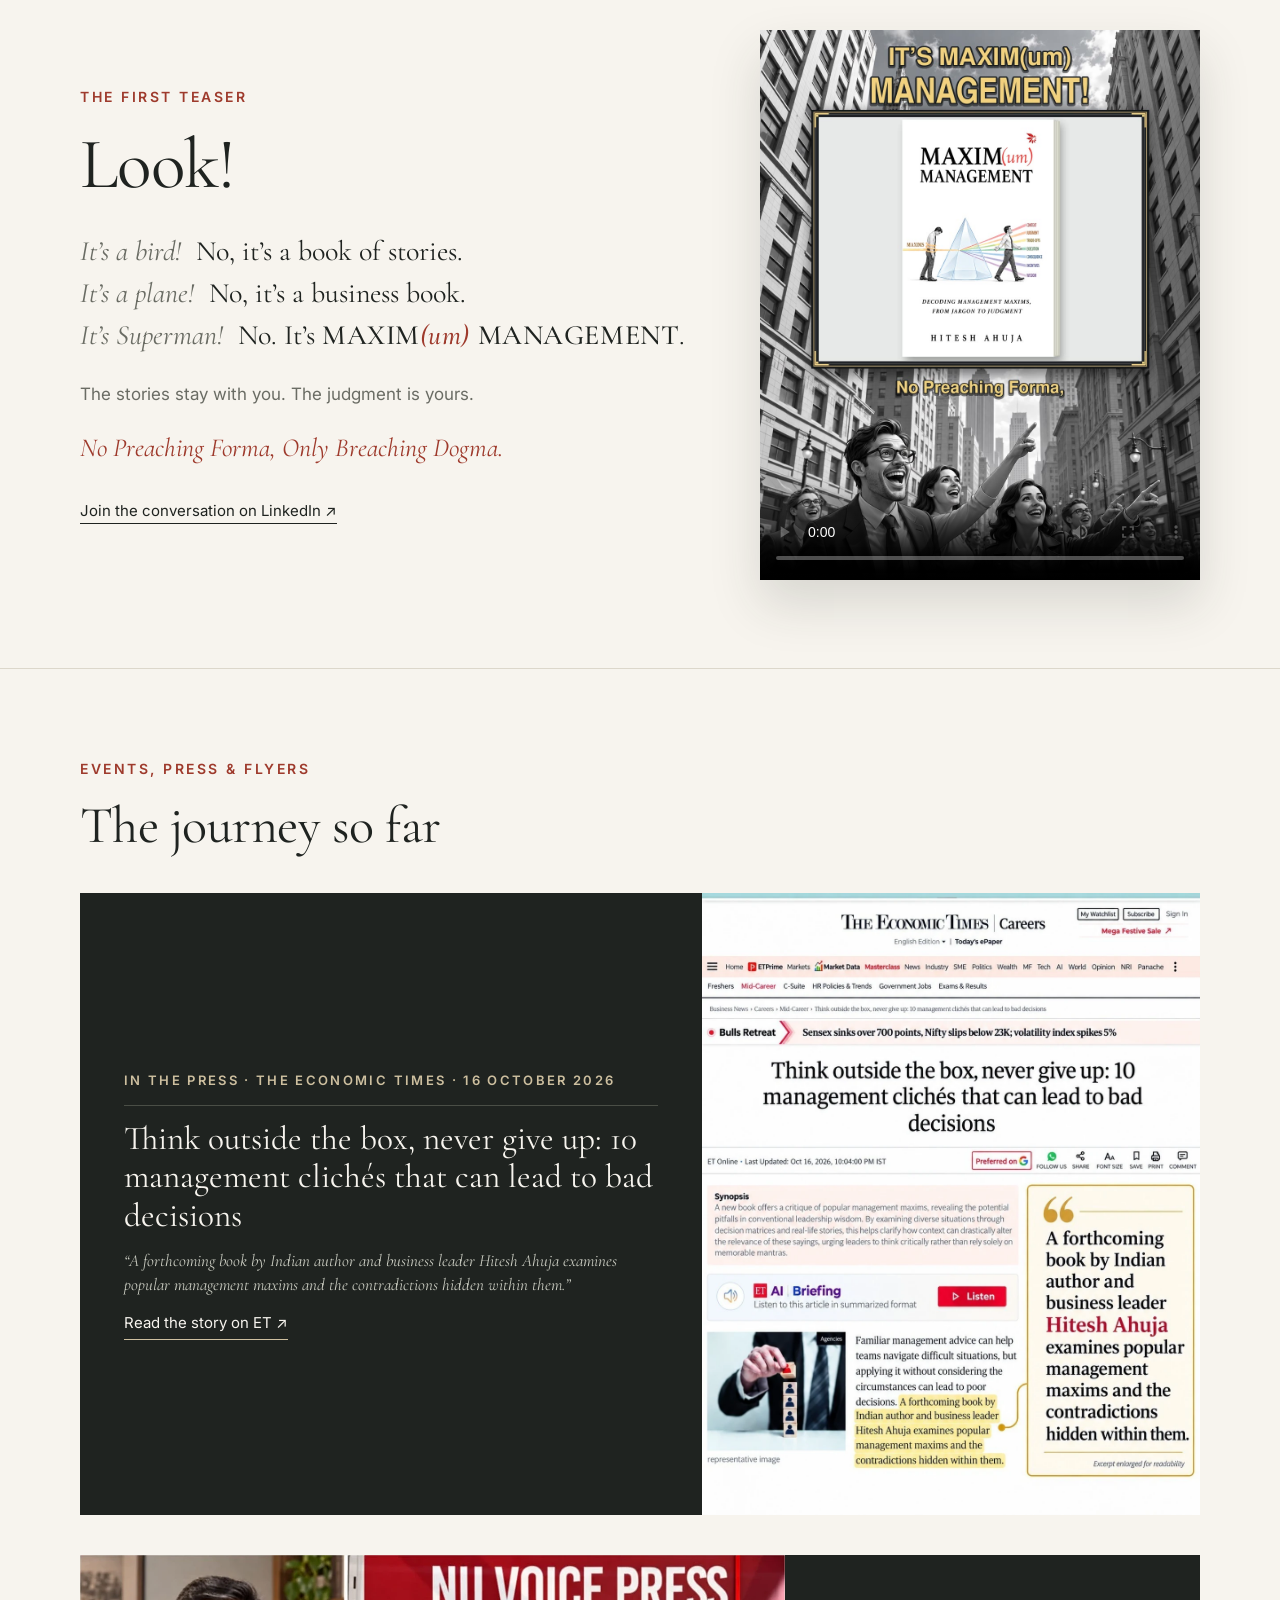
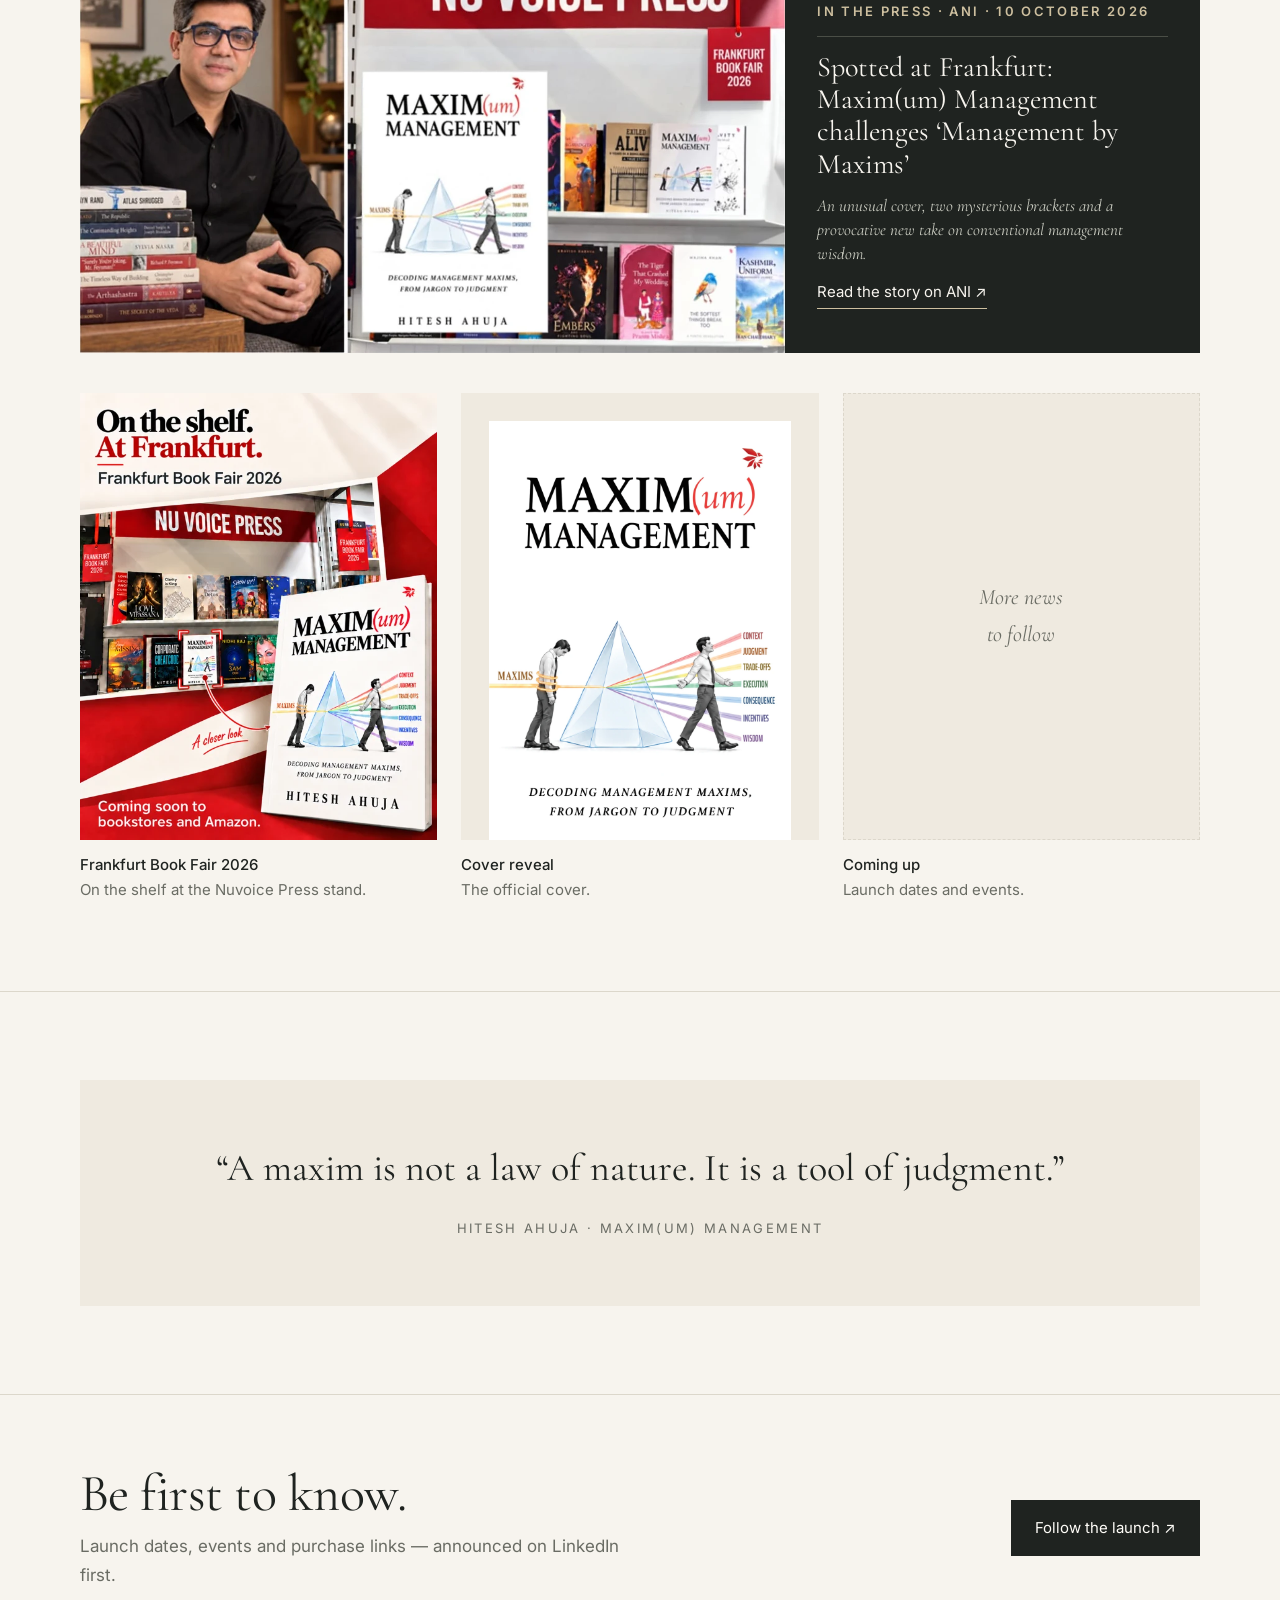
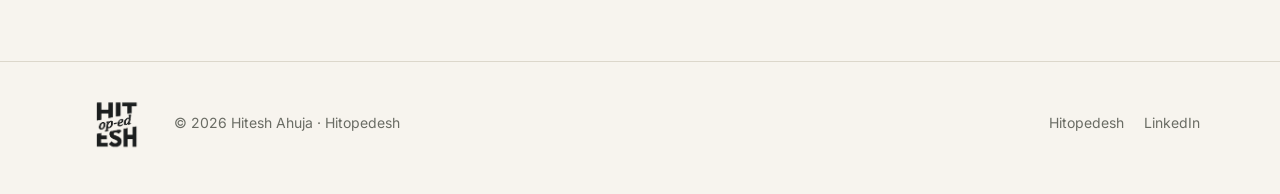
==== commit d487cc5a: "Add Economic Times coverage to book page press section Co-Authored-By: Claude Opus 5.5 <noreply@anth" ====
--- a/maximum-management/index.html
+++ b/maximum-management/index.html
@@ -49,16 +49,28 @@
     "Business",
     "Management"
    ],
-   "subjectOf": {
-    "@type": "NewsArticle",
-    "headline": "Spotted at Frankfurt: Maxim(um) Management Challenges 'Management by Maxims'",
-    "publisher": {
-     "@type": "Organization",
-     "name": "ANI"
+   "subjectOf": [
+    {
+     "@type": "NewsArticle",
+     "headline": "Think outside the box, never give up: 10 management clichés that can lead to bad decisions",
+     "publisher": {
+      "@type": "Organization",
+      "name": "The Economic Times"
+     },
+     "datePublished": "2026-10-16",
+     "url": "https://economictimes.indiatimes.com/jobs/mid-career/think-outside-the-box-never-give-up-10-management-clichs-that-can-lead-to-bad-decisions/articleshow/134998636.cms"
     },
-    "datePublished": "2026-10-10",
-    "url": "https://www.aninews.in/news/business/spotted-at-frankfurt-maximum-management-challenges-management-by-maxims20261010145658/"
-   }
+    {
+     "@type": "NewsArticle",
+     "headline": "Spotted at Frankfurt: Maxim(um) Management Challenges 'Management by Maxims'",
+     "publisher": {
+      "@type": "Organization",
+      "name": "ANI"
+     },
+     "datePublished": "2026-10-10",
+     "url": "https://www.aninews.in/news/business/spotted-at-frankfurt-maximum-management-challenges-management-by-maxims20261010145658/"
+    }
+   ]
   },
   {
    "@type": "Person",
@@ -114,7 +126,7 @@
 }
 </script>
 <link rel="icon" href="../assets/favicon.png">
-<link rel="stylesheet" href="../assets/style.css?v=202610112240">
+<link rel="stylesheet" href="../assets/style.css?v=202611121820">
 </head>
 <body>
 <a class="skip" href="#main">Skip to content</a>
@@ -181,6 +193,15 @@
 <!-- EVENTS, PRESS & FLYERS: copy a <figure> block to add more. Put images in /assets. -->
 <section id="news"><div class="wrap">
   <div class="head-row"><div><span class="eyebrow">Events, press &amp; flyers</span><h2>The journey so far</h2></div></div>
+  <a class="press-feature alt" href="https://economictimes.indiatimes.com/jobs/mid-career/think-outside-the-box-never-give-up-10-management-clichs-that-can-lead-to-bad-decisions/articleshow/134998636.cms" target="_blank" rel="noopener">
+    <div>
+      <span class="press-src">In the press · The Economic Times · 16 October 2026</span>
+      <span class="press-head">Think outside the box, never give up: 10 management clichés that can lead to bad decisions</span>
+      <span class="press-dek">“A forthcoming book by Indian author and business leader Hitesh Ahuja examines popular management maxims and the contradictions hidden within them.”</span>
+      <span class="press-go">Read the story on ET ↗</span>
+    </div>
+    <img src="../assets/hitesh-ahuja-maximum-management-economic-times.webp" alt="The Economic Times article on Maxim(um) Management by Hitesh Ahuja: 10 management clichés that can lead to bad decisions" width="1122" height="1400" loading="lazy">
+  </a>
   <a class="press-feature" href="https://www.aninews.in/news/business/spotted-at-frankfurt-maximum-management-challenges-management-by-maxims20261010145658/" target="_blank" rel="noopener">
     <img src="../assets/hitesh-ahuja-maximum-management-frankfurt-ani.webp" alt="Hitesh Ahuja, and Maxim(um) Management on display at the Nuvoice Press stand, Frankfurt Book Fair 2026" width="1369" height="772" loading="lazy">
     <div>
@@ -223,6 +244,6 @@
   <div class="sign"><img src="../assets/logo.png" alt="Hitopedesh monogram" width="161" height="135" loading="lazy"><span>© <span data-year>2026</span> Hitesh Ahuja · Hitopedesh</span></div>
   <div><a href="../">Hitopedesh</a><a href="https://www.linkedin.com/in/ar-hitesh-ahuja/" target="_blank" rel="noopener">LinkedIn</a></div>
 </div></footer>
-<script src="../assets/site.js?v=202610112240"></script>
+<script src="../assets/site.js?v=202611121820"></script>
 </body>
 </html>
--- a/assets/style.css
+++ b/assets/style.css
@@ -204,3 +204,7 @@
 .tagline{font-family:var(--serif);font-style:italic;font-size:26px;color:var(--accent);margin:4px 0 26px}
 .teaser-video video{width:100%;height:auto;display:block;background:var(--ink);box-shadow:0 24px 48px #2a2e2826}
 @media (max-width:860px){.teaser{grid-template-columns:1fr;gap:36px}.teaser-video{max-width:460px}}
+.press-feature.alt{grid-template-columns:1.25fr 1fr}
+.press-feature.alt>div{padding:40px 44px}
+.press-feature.alt .press-head{font-size:clamp(26px,2.6vw,36px)}
+@media (max-width:860px){.press-feature.alt{grid-template-columns:1fr}.press-feature.alt img{order:-1}}
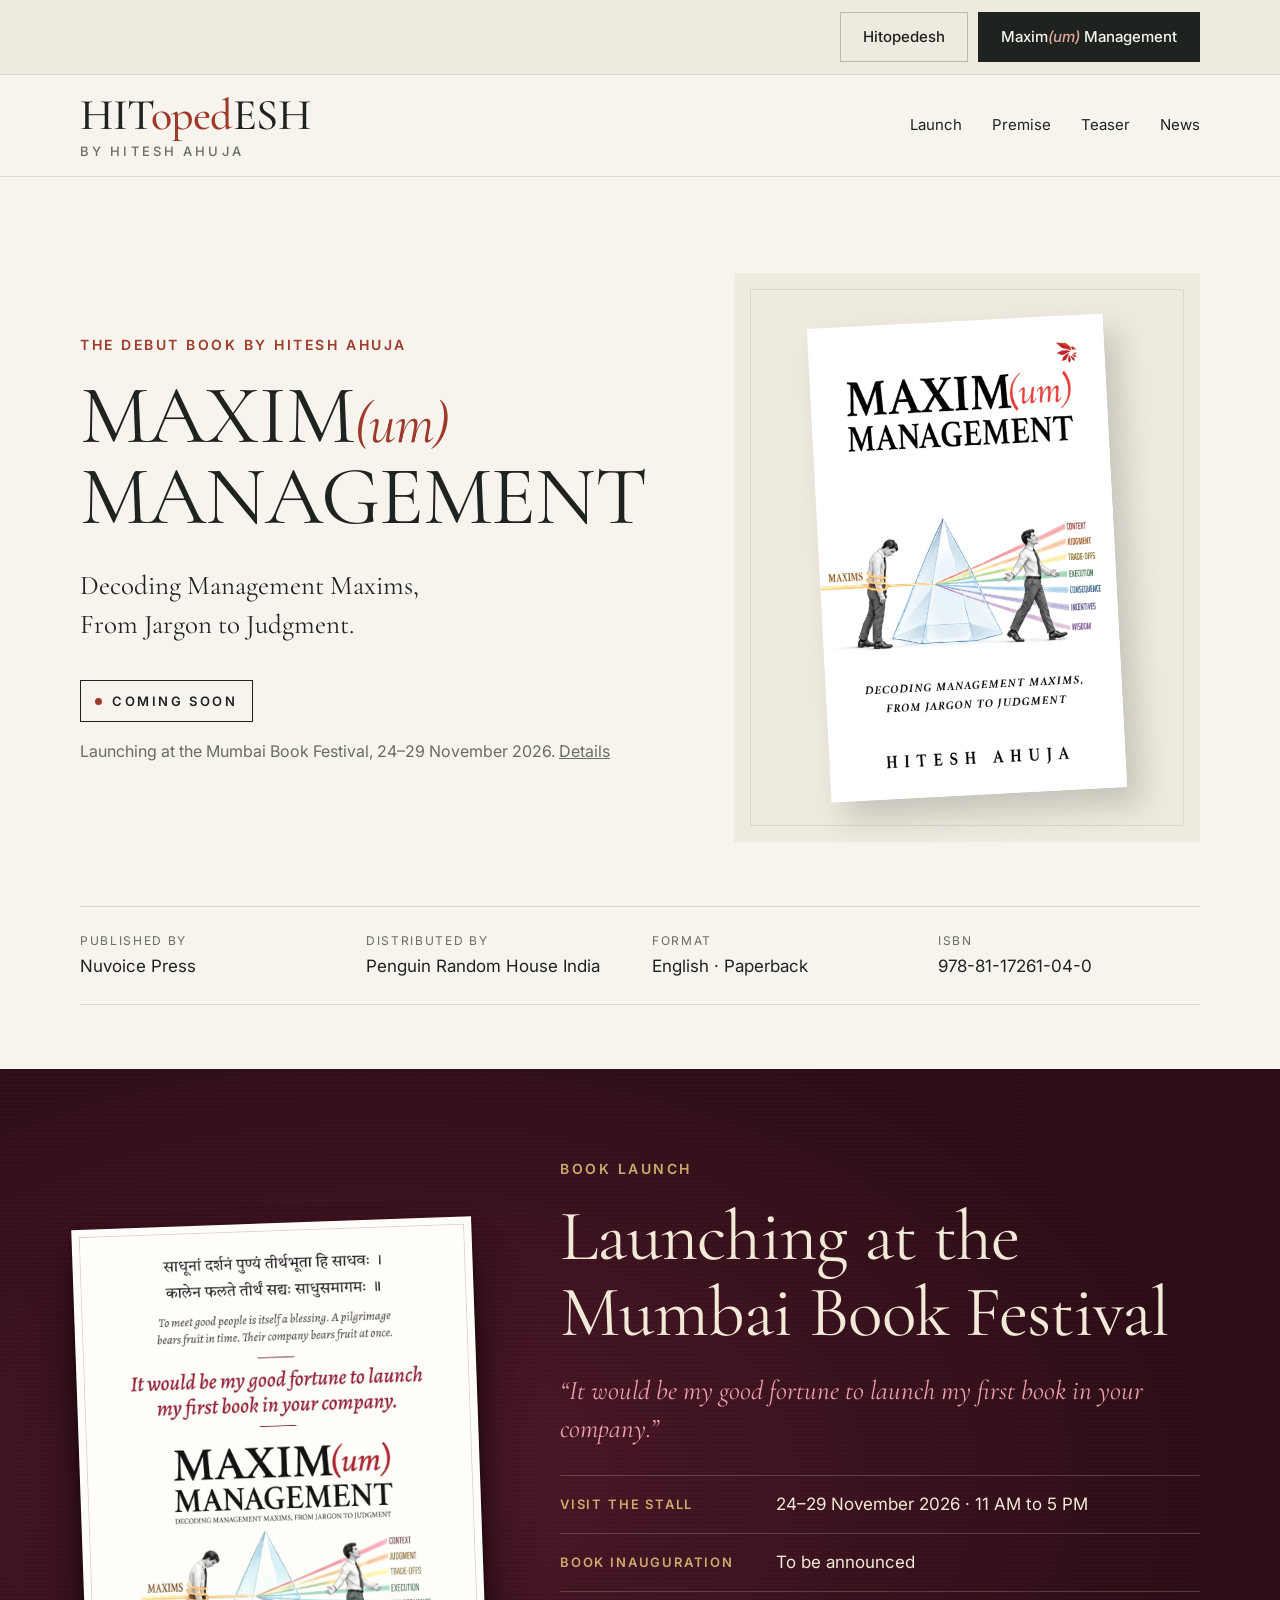
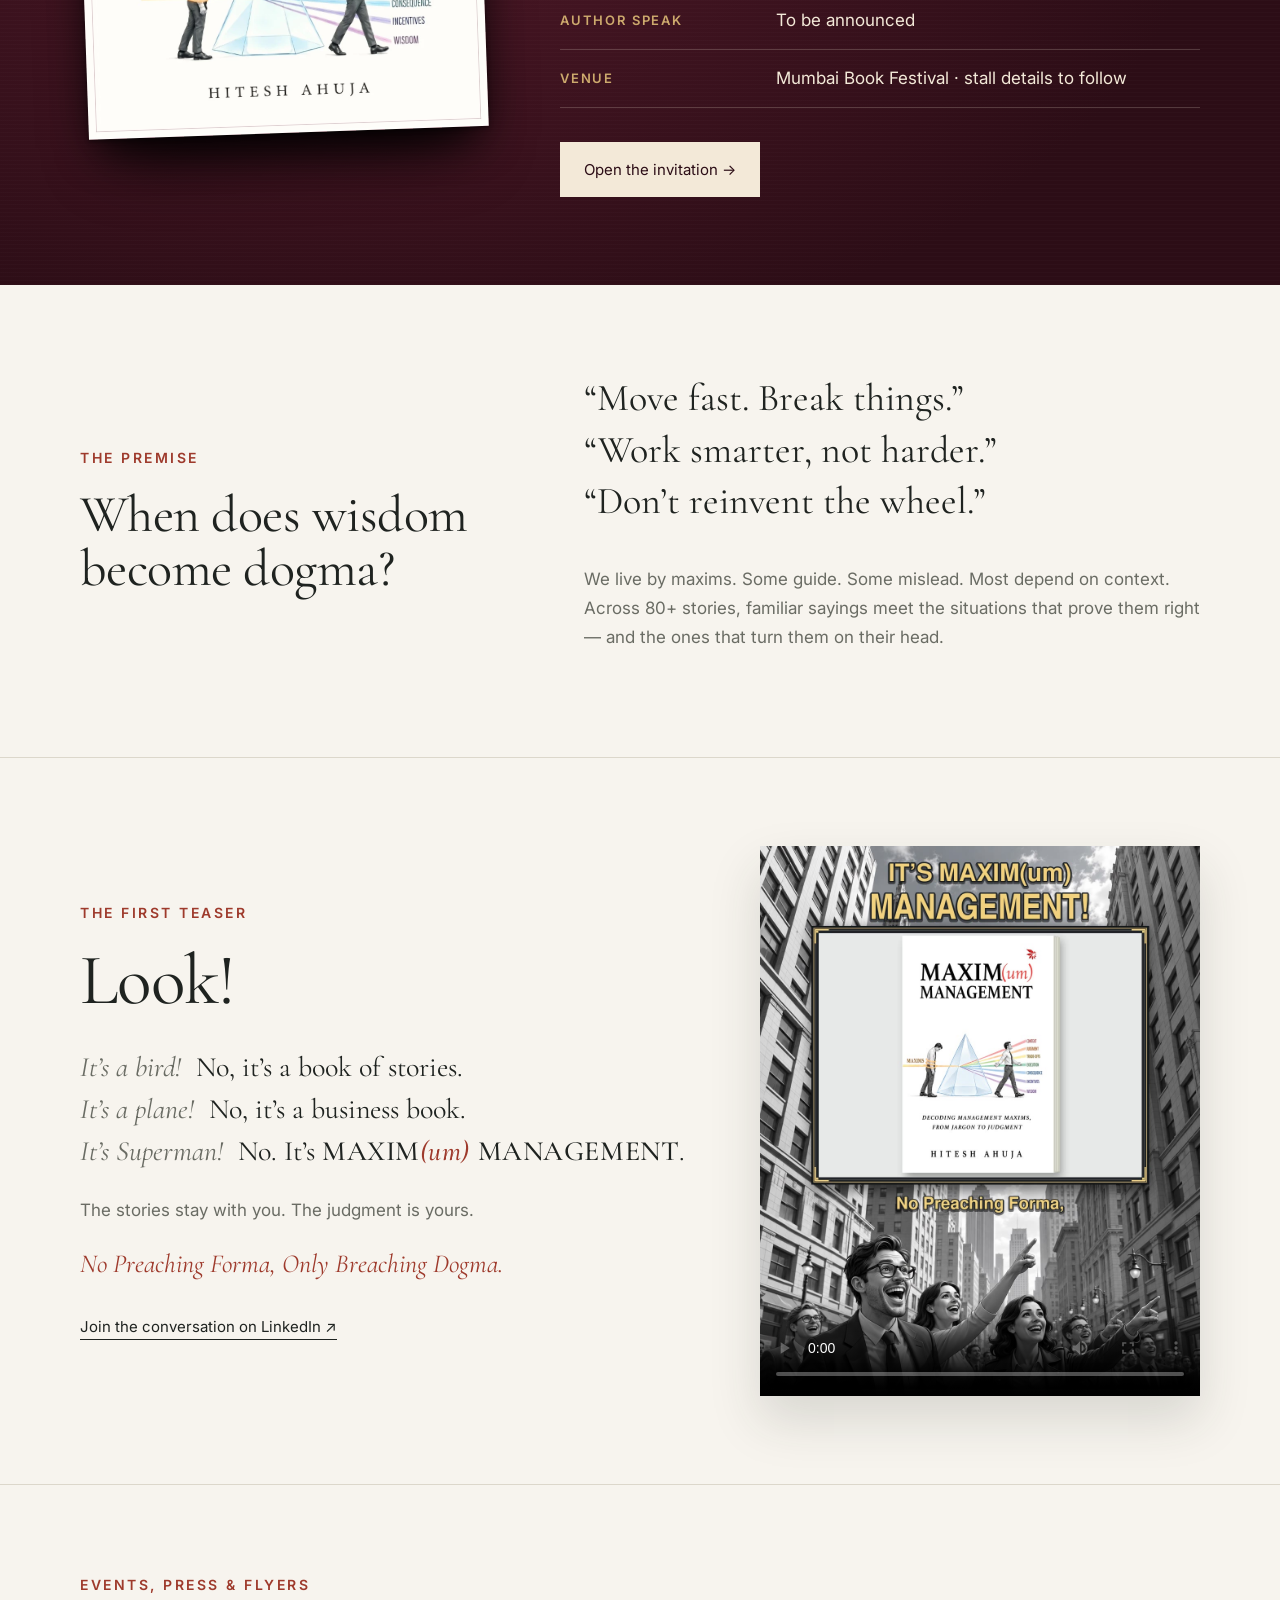
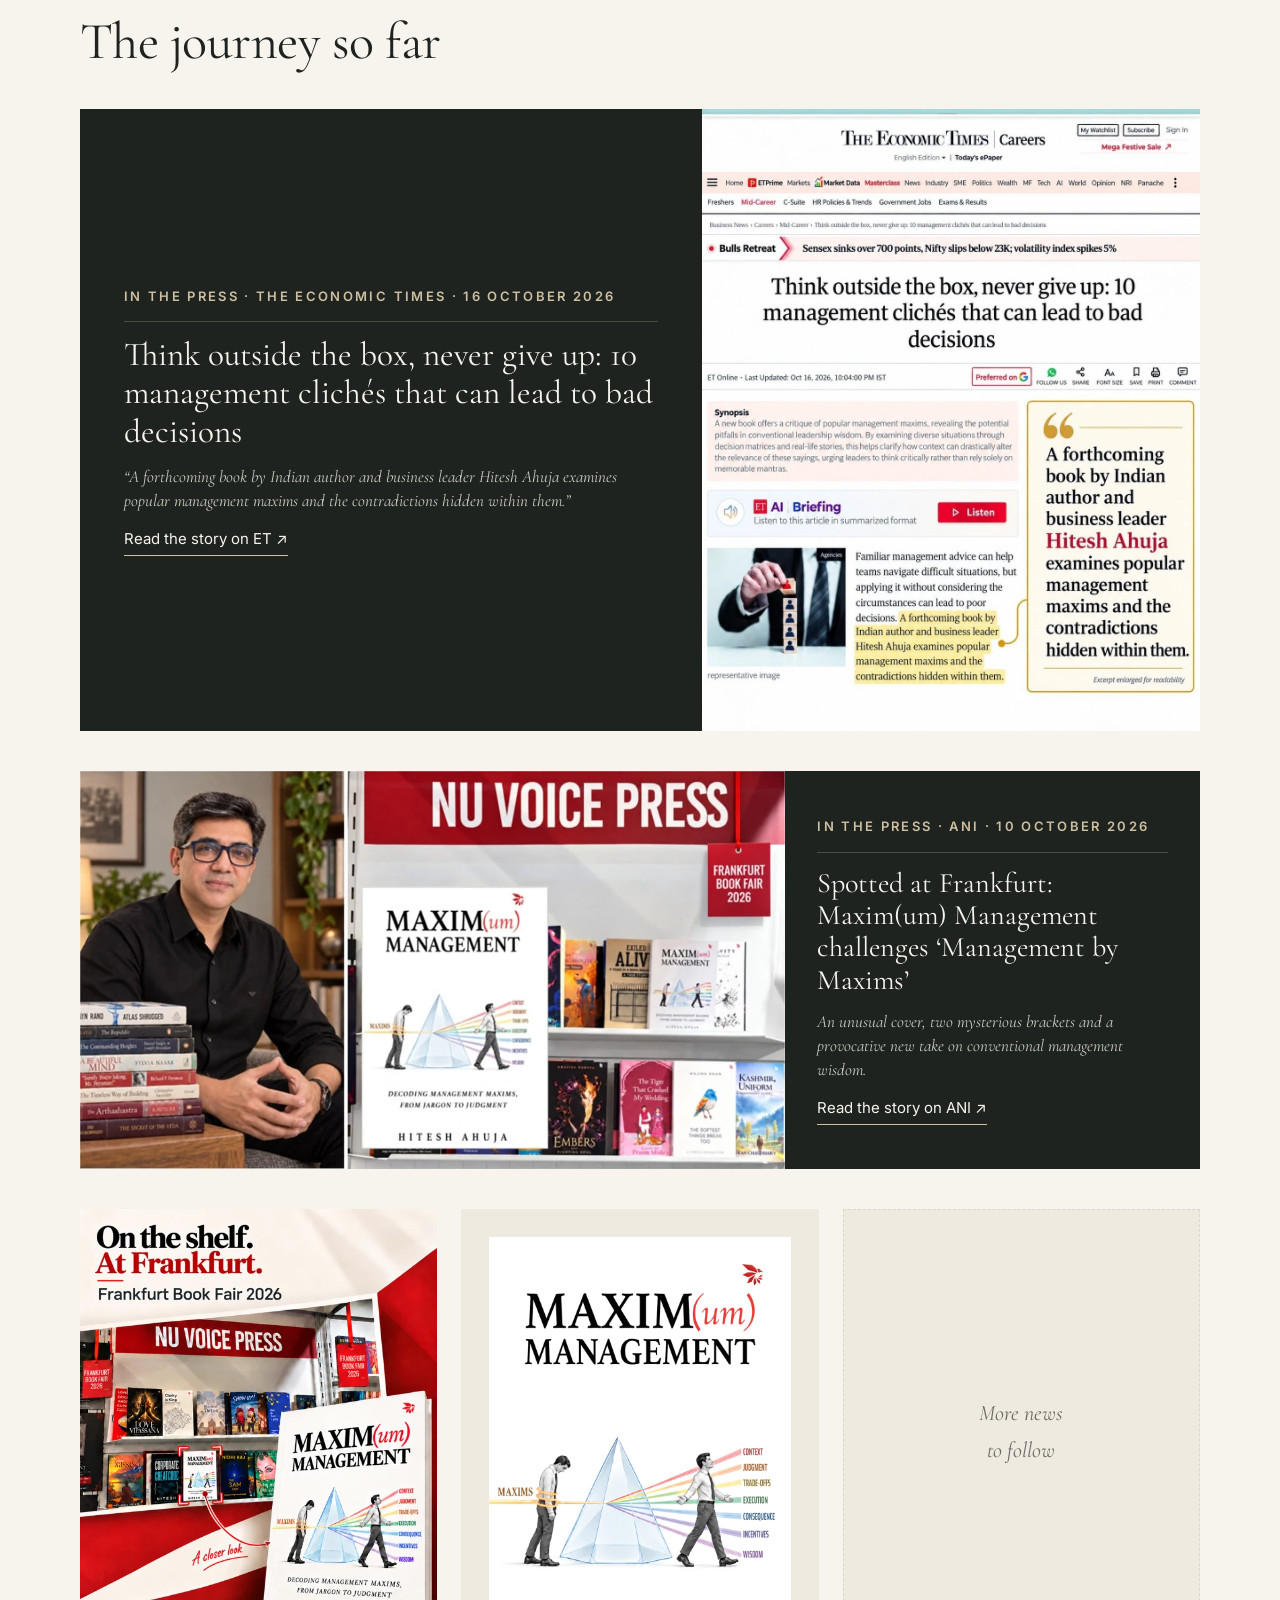
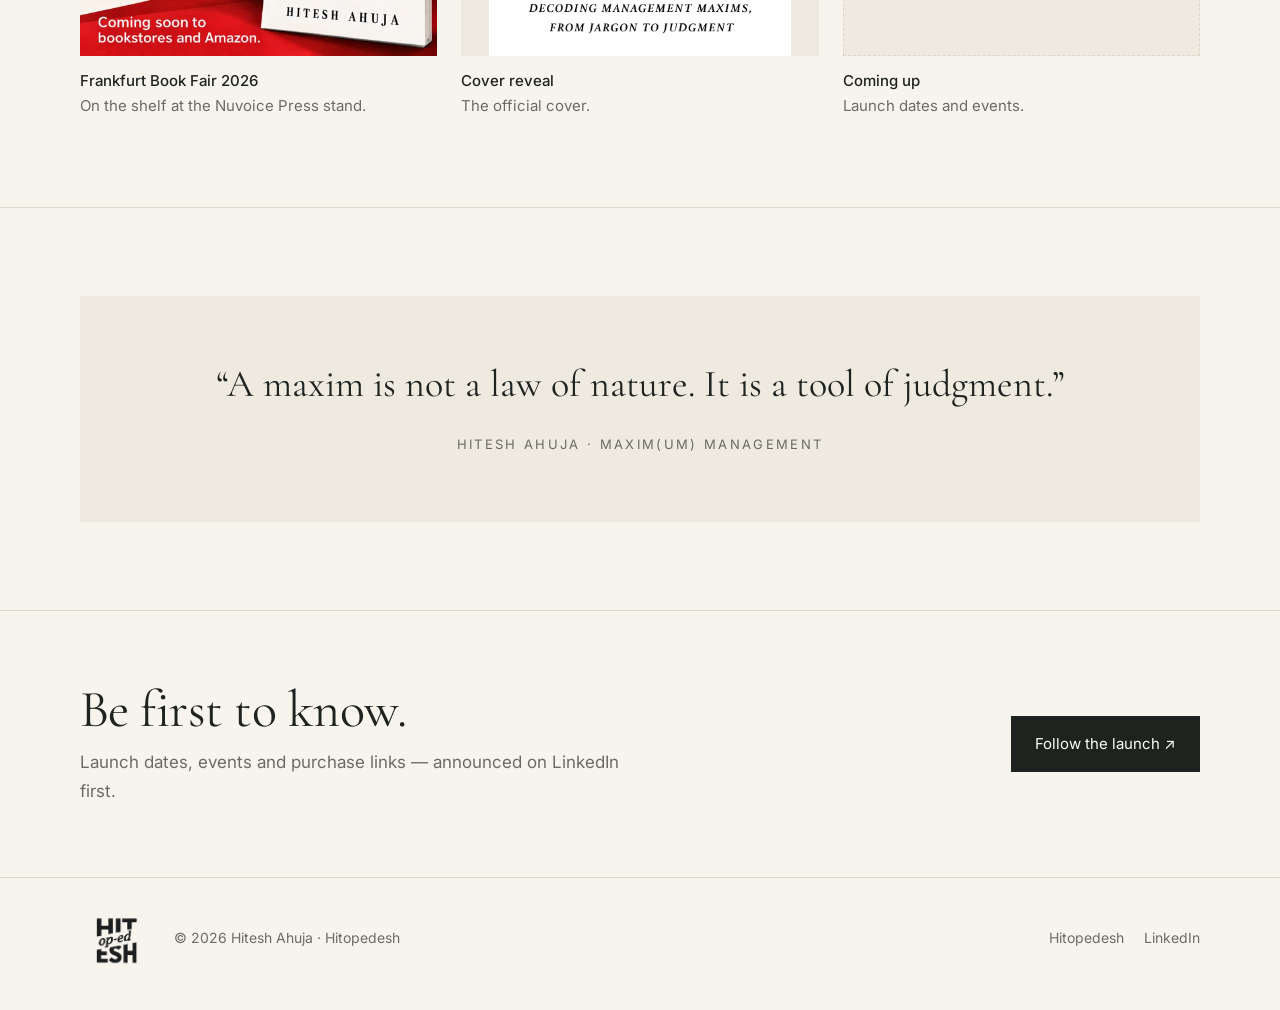
==== commit 84fcc7c4: "Book launch: hosted invitation page, launch section, Event data, share card Co-Authored-By: Claude O" ====
--- a/maximum-management/index.html
+++ b/maximum-management/index.html
@@ -121,12 +121,45 @@
    "creator": {
     "@id": "https://hitopedesh.com/#hitesh-ahuja"
    }
+  },
+  {
+   "@type": "Event",
+   "name": "Launch of Maxim(um) Management by Hitesh Ahuja",
+   "description": "Hitesh Ahuja launches his first book, Maxim(um) Management, at the Mumbai Book Festival. Visit the stall daily, 11 AM to 5 PM.",
+   "startDate": "2026-11-24T11:00:00+05:30",
+   "endDate": "2026-11-29T17:00:00+05:30",
+   "eventStatus": "https://schema.org/EventScheduled",
+   "eventAttendanceMode": "https://schema.org/OfflineEventAttendanceMode",
+   "location": {
+    "@type": "Place",
+    "name": "Mumbai Book Festival",
+    "address": {
+     "@type": "PostalAddress",
+     "addressLocality": "Mumbai",
+     "addressRegion": "Maharashtra",
+     "addressCountry": "IN"
+    }
+   },
+   "image": [
+    "https://hitopedesh.com/assets/og-book-launch.jpg",
+    "https://hitopedesh.com/assets/maximum-management-book-launch-invitation.webp"
+   ],
+   "url": "https://hitopedesh.com/maximum-management/launch/",
+   "organizer": {
+    "@id": "https://hitopedesh.com/#hitesh-ahuja"
+   },
+   "performer": {
+    "@id": "https://hitopedesh.com/#hitesh-ahuja"
+   },
+   "about": {
+    "@id": "https://hitopedesh.com/maximum-management/#book"
+   }
   }
  ]
 }
 </script>
 <link rel="icon" href="../assets/favicon.png">
-<link rel="stylesheet" href="../assets/style.css?v=202611121820">
+<link rel="stylesheet" href="../assets/style.css?v=202611150030">
 </head>
 <body>
 <a class="skip" href="#main">Skip to content</a>
@@ -137,6 +170,7 @@
 <header class="site-head"><div class="wrap">
   <a class="brand" href="../" aria-label="Hitopedesh home"><b>HIT<em>oped</em>ESH</b><small>By Hitesh Ahuja</small></a>
   <nav aria-label="Sections">
+    <a href="#launch">Launch</a>
     <a href="#premise">Premise</a>
     <a href="#teaser">Teaser</a>
     <a href="#news">News</a>
@@ -150,7 +184,7 @@
     <h1 class="title">MAXIM<i>(um)</i><br>MANAGEMENT</h1>
     <p class="lede">Decoding Management Maxims,<br>From Jargon to Judgment.</p>
     <div style="margin-top:36px"><span class="soon">Coming soon</span></div>
-    <p class="muted" style="font-size:16px;margin-top:16px">In bookstores and on Amazon. Launch details will appear here.</p>
+    <p class="muted" style="font-size:16px;margin-top:16px">Launching at the Mumbai Book Festival, 24–29 November 2026. <a href="#launch">Details</a></p>
   </div>
   <div class="cover-wrap"><img src="../assets/maximum-management-book-cover-hitesh-ahuja.webp" alt="Maxim(um) Management by Hitesh Ahuja: book cover, Decoding Management Maxims, From Jargon to Judgment" width="899" height="1438"></div>
 </div>
@@ -159,6 +193,24 @@
   <div><small>Distributed by</small><span>Penguin Random House India</span></div>
   <div><small>Format</small><span>English · Paperback</span></div>
   <div><small>ISBN</small><span>978-81-17261-04-0</span></div>
+</div></section>
+
+<section id="launch" class="launch"><div class="wrap launch-grid">
+  <a class="launch-card" href="launch/" aria-label="Open the book launch invitation">
+    <img src="../assets/maximum-management-book-launch-invitation.webp" alt="Invitation to the launch of Maxim(um) Management by Hitesh Ahuja: It would be my good fortune to launch my first book in your company." width="984" height="1254">
+  </a>
+  <div>
+    <span class="eyebrow">Book launch</span>
+    <h2 class="big">Launching at the Mumbai Book Festival</h2>
+    <p class="launch-lede">“It would be my good fortune to launch my first book in your company.”</p>
+    <dl class="launch-facts">
+      <div><dt>Visit the stall</dt><dd>24–29 November 2026 · 11 AM to 5 PM</dd></div>
+      <div><dt>Book inauguration</dt><dd>To be announced</dd></div>
+      <div><dt>Author Speak</dt><dd>To be announced</dd></div>
+      <div><dt>Venue</dt><dd>Mumbai Book Festival · stall details to follow</dd></div>
+    </dl>
+    <a class="btn launch-btn" href="launch/">Open the invitation →</a>
+  </div>
 </div></section>
 
 <section id="premise" style="border-top:0"><div class="wrap split">
@@ -244,6 +296,6 @@
   <div class="sign"><img src="../assets/logo.png" alt="Hitopedesh monogram" width="161" height="135" loading="lazy"><span>© <span data-year>2026</span> Hitesh Ahuja · Hitopedesh</span></div>
   <div><a href="../">Hitopedesh</a><a href="https://www.linkedin.com/in/ar-hitesh-ahuja/" target="_blank" rel="noopener">LinkedIn</a></div>
 </div></footer>
-<script src="../assets/site.js?v=202611121820"></script>
+<script src="../assets/site.js?v=202611150030"></script>
 </body>
 </html>
--- a/assets/style.css
+++ b/assets/style.css
@@ -208,3 +208,20 @@
 .press-feature.alt>div{padding:40px 44px}
 .press-feature.alt .press-head{font-size:clamp(26px,2.6vw,36px)}
 @media (max-width:860px){.press-feature.alt{grid-template-columns:1fr}.press-feature.alt img{order:-1}}
+
+/* Book launch */
+.launch{background:repeating-linear-gradient(0deg,#ffffff04 0 1px,transparent 1px 4px),radial-gradient(ellipse 80% 75% at 30% 50%,#4d1827 0%,#2c0d16 80%);color:#f3e9d8;border:0}
+.launch .eyebrow{color:#cdaa6d}
+.launch-grid{display:grid;grid-template-columns:400px 1fr;gap:80px;align-items:center}
+.launch-card{display:block;transform:rotate(-2deg);transition:transform .25s;box-shadow:0 2px 4px #0006,0 20px 40px -10px #000c,0 40px 70px -30px #000}
+.launch-card:hover{transform:rotate(0) scale(1.01)}
+.launch-card img{display:block;width:100%}
+.launch-lede{font-family:var(--serif);font-style:italic;font-size:clamp(22px,2.2vw,27px);line-height:1.4;color:#eba0ab;margin:22px 0 28px}
+.launch-facts{margin:0 0 34px;border-top:1px solid #f3e9d833}
+.launch-facts div{display:grid;grid-template-columns:200px 1fr;gap:16px;padding:14px 0;border-bottom:1px solid #f3e9d833}
+.launch-facts dt{font-size:13px;font-weight:600;letter-spacing:.14em;text-transform:uppercase;color:#cdaa6d;padding-top:3px}
+.launch-facts dd{margin:0;font-size:17px;color:#f3e9d8}
+.launch-btn{background:#f3e9d8;color:#2c0d16}
+.launch-btn:hover{background:#fff;color:#2c0d16}
+@media (max-width:860px){.launch-grid{grid-template-columns:1fr;gap:44px}.launch-card{max-width:340px}}
+@media (max-width:600px){.launch-facts div{grid-template-columns:1fr;gap:4px}}
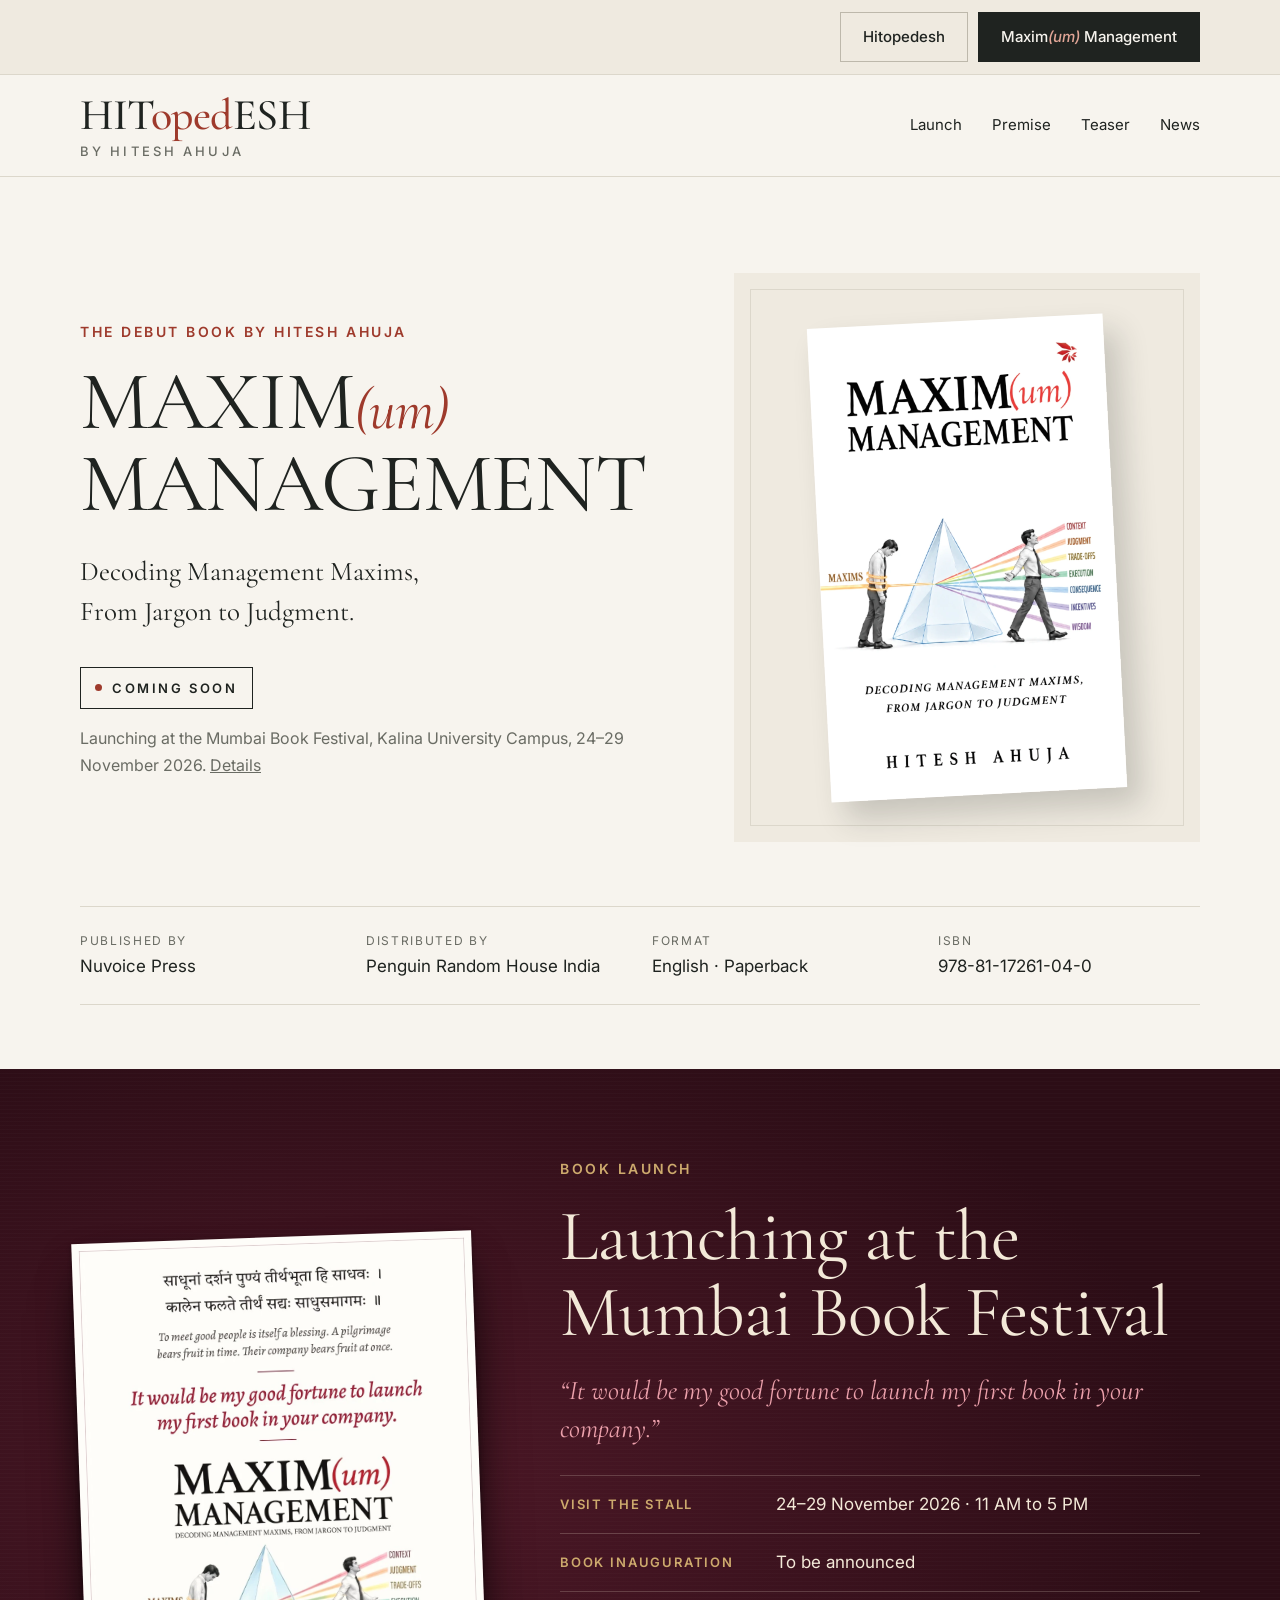
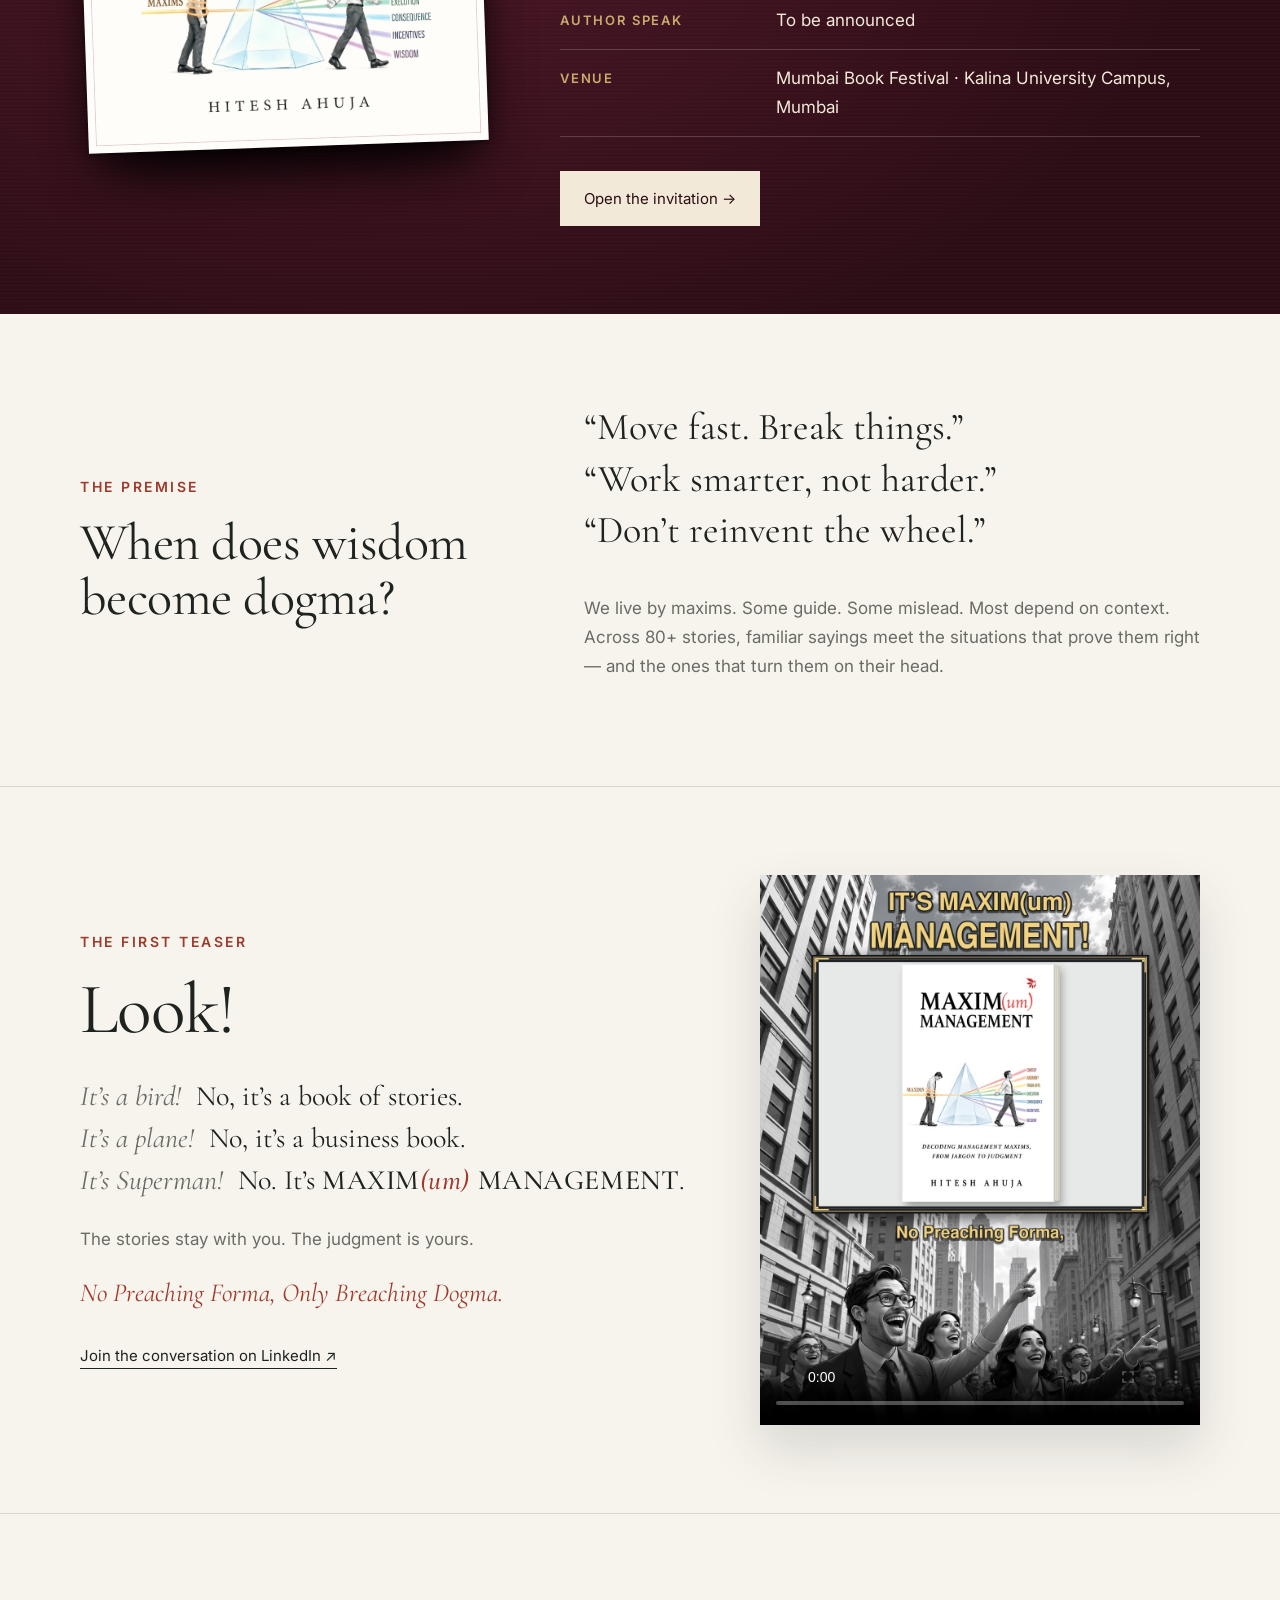
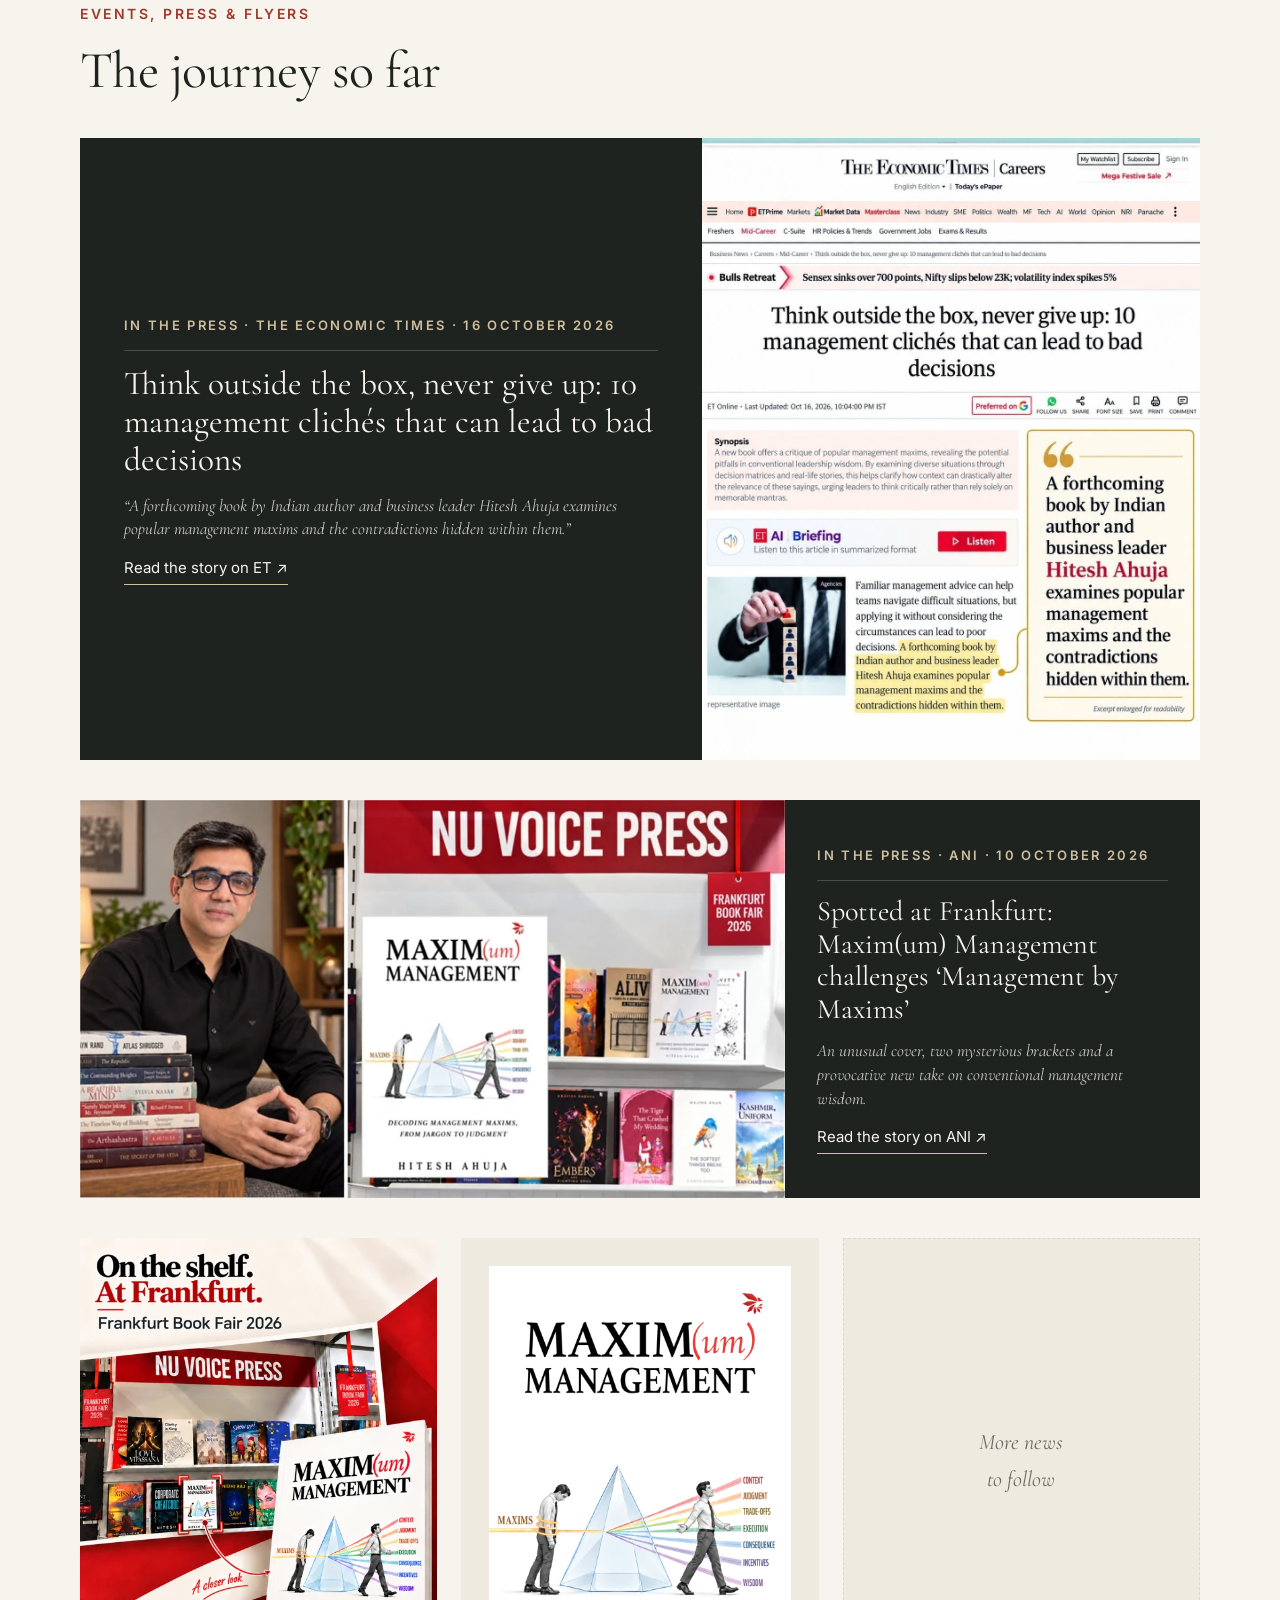
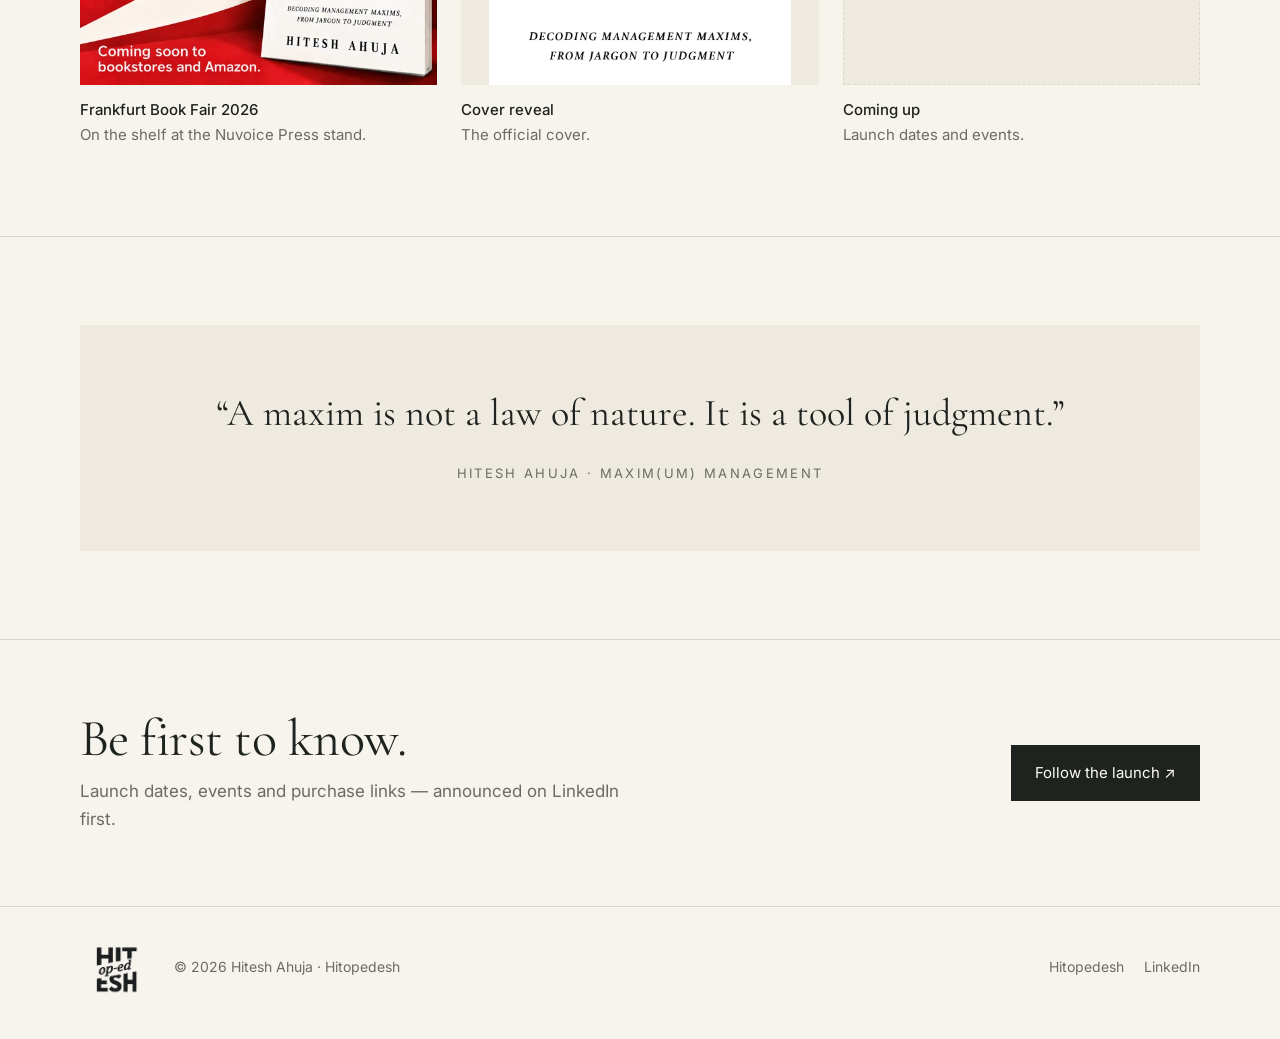
==== commit 31d68abc: "Launch: redesigned invitation share card, venue Kalina University Campus Co-Authored-By: Claude Opus" ====
--- a/maximum-management/index.html
+++ b/maximum-management/index.html
@@ -132,16 +132,17 @@
    "eventAttendanceMode": "https://schema.org/OfflineEventAttendanceMode",
    "location": {
     "@type": "Place",
-    "name": "Mumbai Book Festival",
+    "name": "Mumbai Book Festival, Kalina University Campus",
     "address": {
      "@type": "PostalAddress",
+     "streetAddress": "Kalina University Campus, Santacruz East",
      "addressLocality": "Mumbai",
      "addressRegion": "Maharashtra",
      "addressCountry": "IN"
     }
    },
    "image": [
-    "https://hitopedesh.com/assets/og-book-launch.jpg",
+    "https://hitopedesh.com/assets/og-book-launch-invitation.jpg",
     "https://hitopedesh.com/assets/maximum-management-book-launch-invitation.webp"
    ],
    "url": "https://hitopedesh.com/maximum-management/launch/",
@@ -159,7 +160,7 @@
 }
 </script>
 <link rel="icon" href="../assets/favicon.png">
-<link rel="stylesheet" href="../assets/style.css?v=202611150030">
+<link rel="stylesheet" href="../assets/style.css?v=202611150310">
 </head>
 <body>
 <a class="skip" href="#main">Skip to content</a>
@@ -184,7 +185,7 @@
     <h1 class="title">MAXIM<i>(um)</i><br>MANAGEMENT</h1>
     <p class="lede">Decoding Management Maxims,<br>From Jargon to Judgment.</p>
     <div style="margin-top:36px"><span class="soon">Coming soon</span></div>
-    <p class="muted" style="font-size:16px;margin-top:16px">Launching at the Mumbai Book Festival, 24–29 November 2026. <a href="#launch">Details</a></p>
+    <p class="muted" style="font-size:16px;margin-top:16px">Launching at the Mumbai Book Festival, Kalina University Campus, 24–29 November 2026. <a href="#launch">Details</a></p>
   </div>
   <div class="cover-wrap"><img src="../assets/maximum-management-book-cover-hitesh-ahuja.webp" alt="Maxim(um) Management by Hitesh Ahuja: book cover, Decoding Management Maxims, From Jargon to Judgment" width="899" height="1438"></div>
 </div>
@@ -207,7 +208,7 @@
       <div><dt>Visit the stall</dt><dd>24–29 November 2026 · 11 AM to 5 PM</dd></div>
       <div><dt>Book inauguration</dt><dd>To be announced</dd></div>
       <div><dt>Author Speak</dt><dd>To be announced</dd></div>
-      <div><dt>Venue</dt><dd>Mumbai Book Festival · stall details to follow</dd></div>
+      <div><dt>Venue</dt><dd>Mumbai Book Festival · Kalina University Campus, Mumbai</dd></div>
     </dl>
     <a class="btn launch-btn" href="launch/">Open the invitation →</a>
   </div>
@@ -296,6 +297,6 @@
   <div class="sign"><img src="../assets/logo.png" alt="Hitopedesh monogram" width="161" height="135" loading="lazy"><span>© <span data-year>2026</span> Hitesh Ahuja · Hitopedesh</span></div>
   <div><a href="../">Hitopedesh</a><a href="https://www.linkedin.com/in/ar-hitesh-ahuja/" target="_blank" rel="noopener">LinkedIn</a></div>
 </div></footer>
-<script src="../assets/site.js?v=202611150030"></script>
+<script src="../assets/site.js?v=202611150310"></script>
 </body>
 </html>
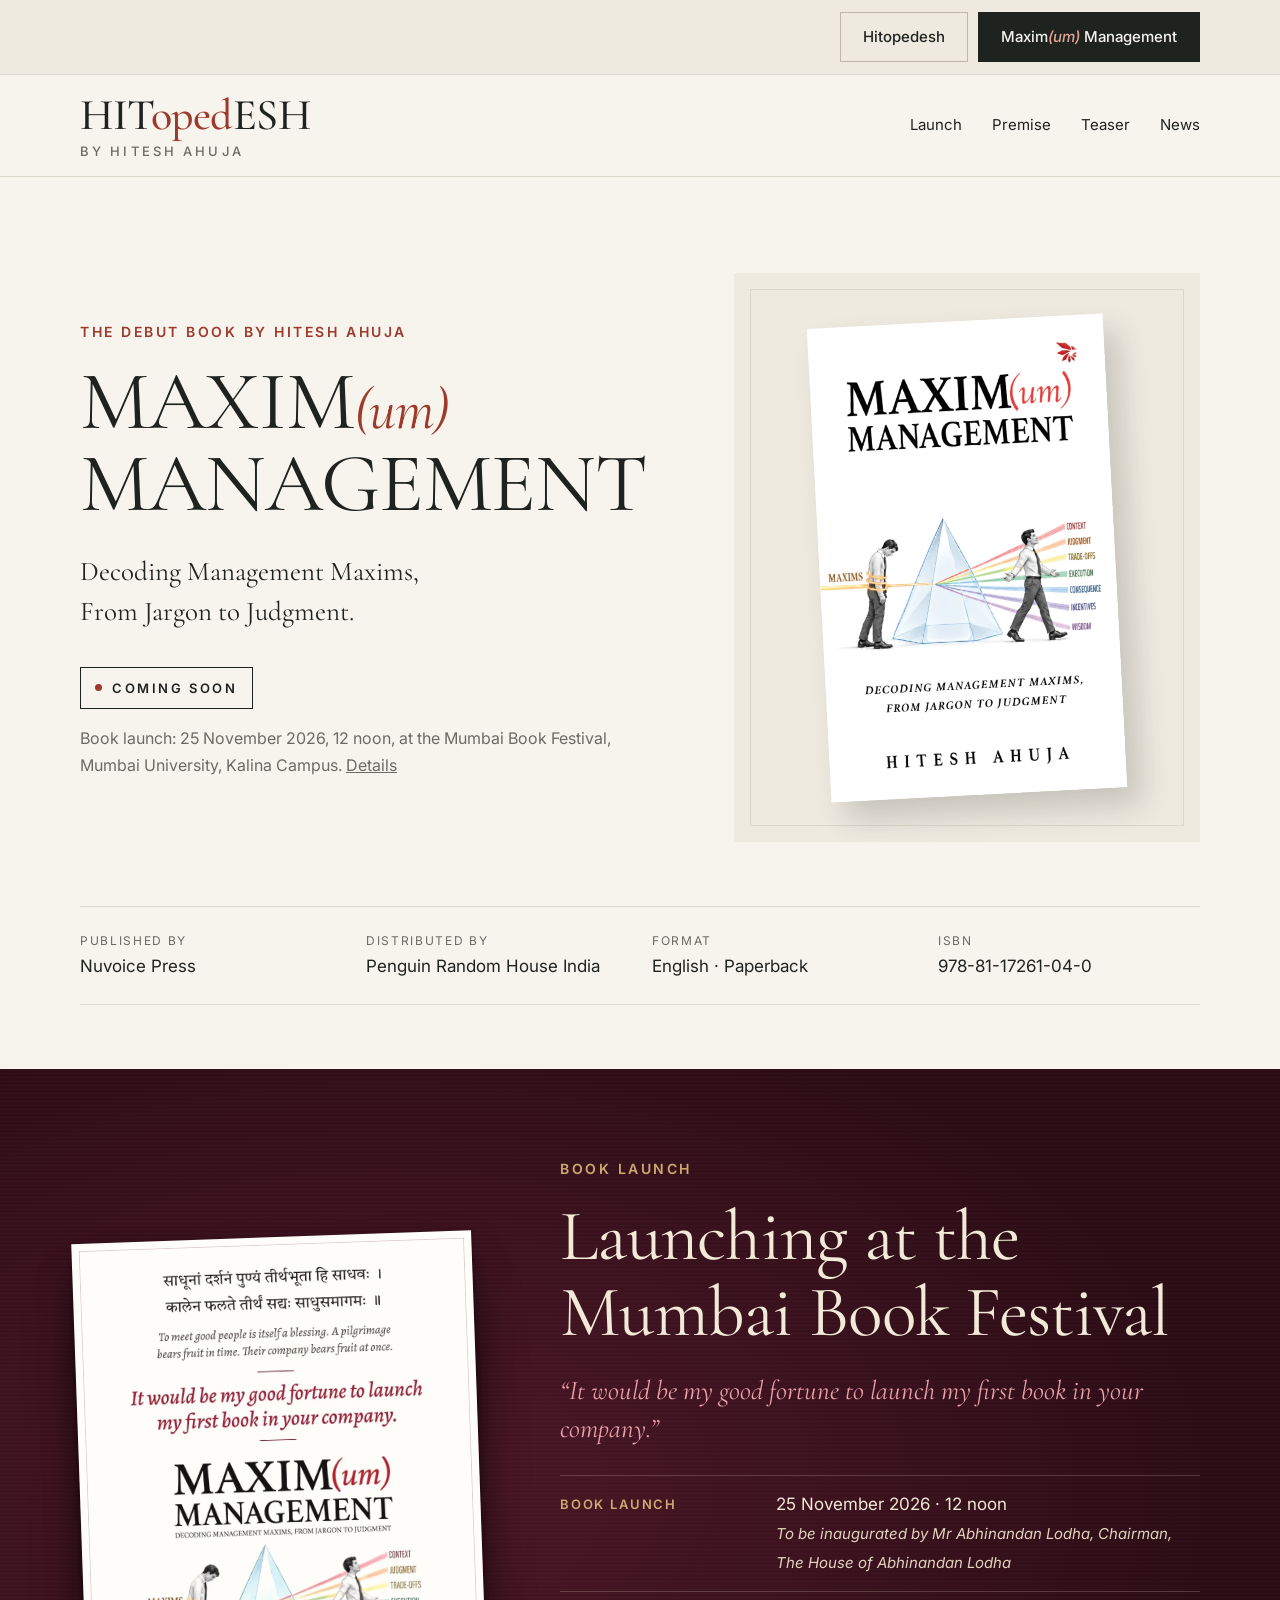
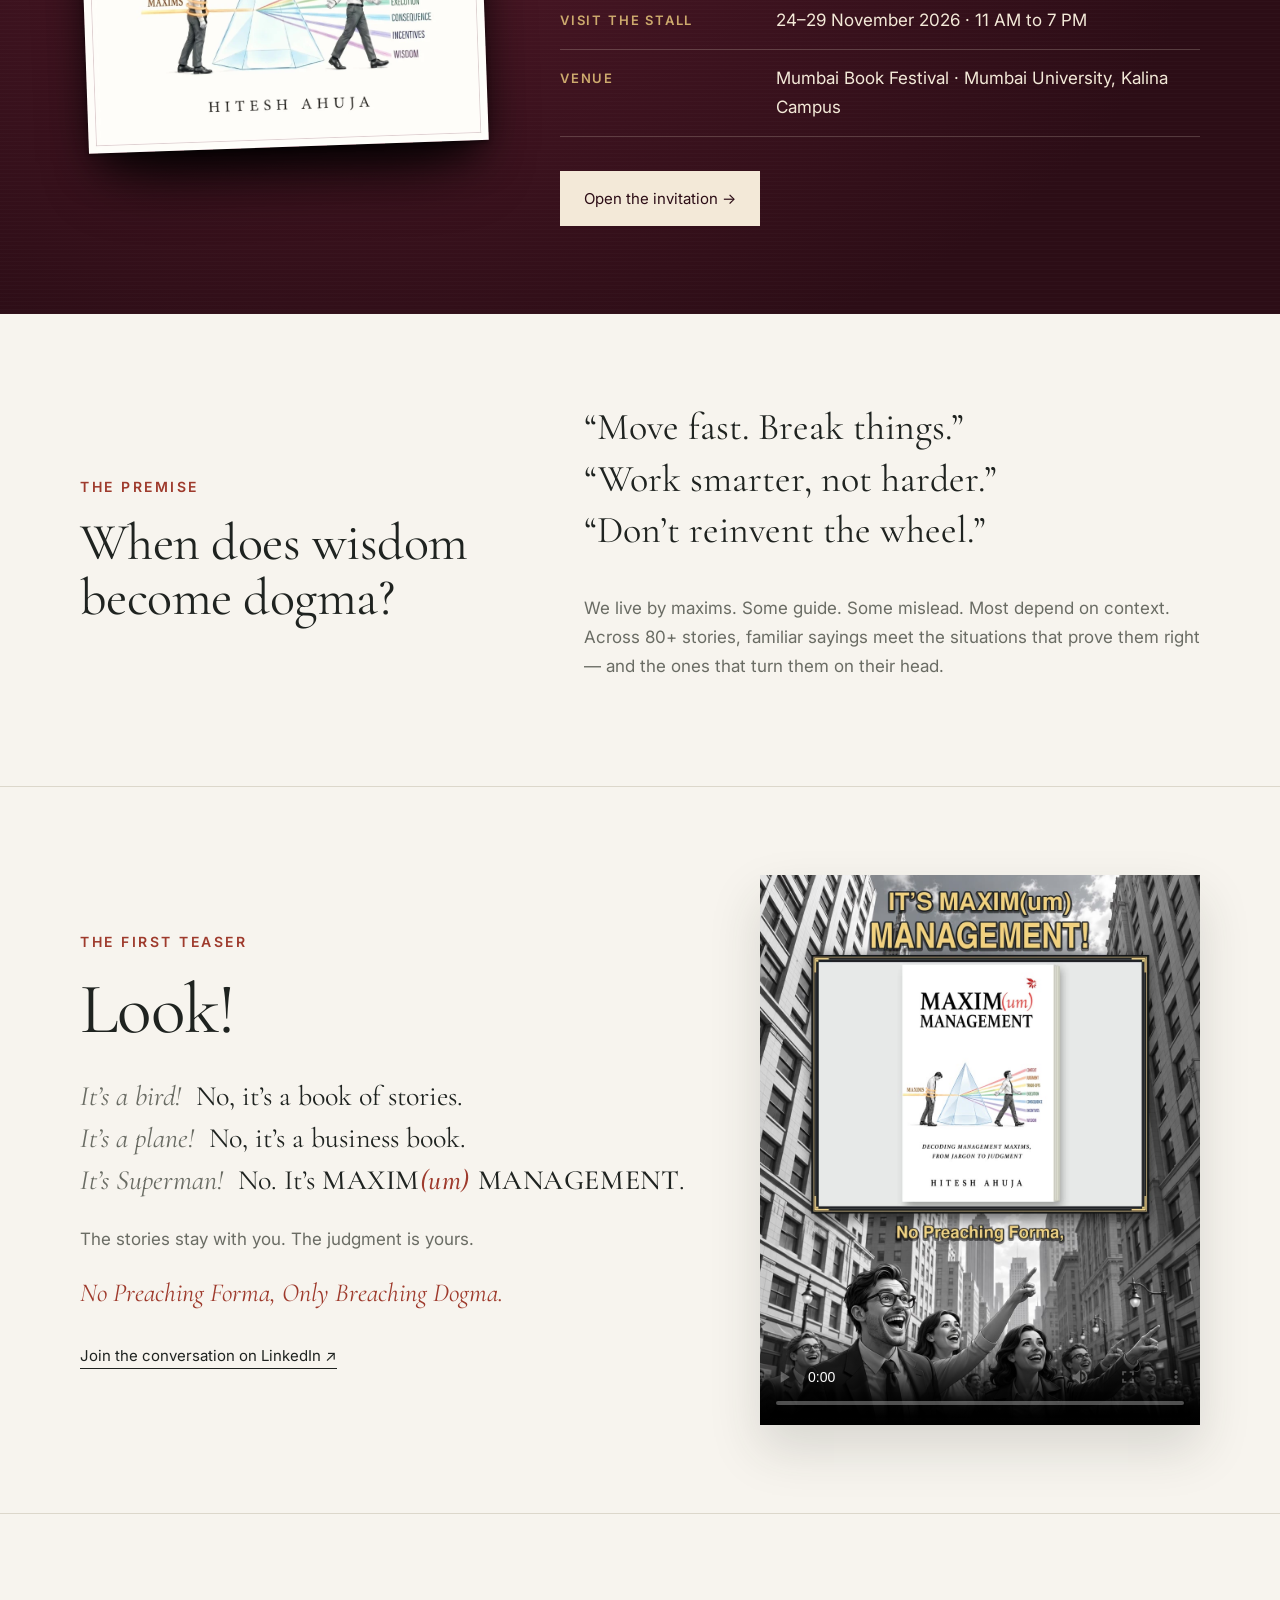
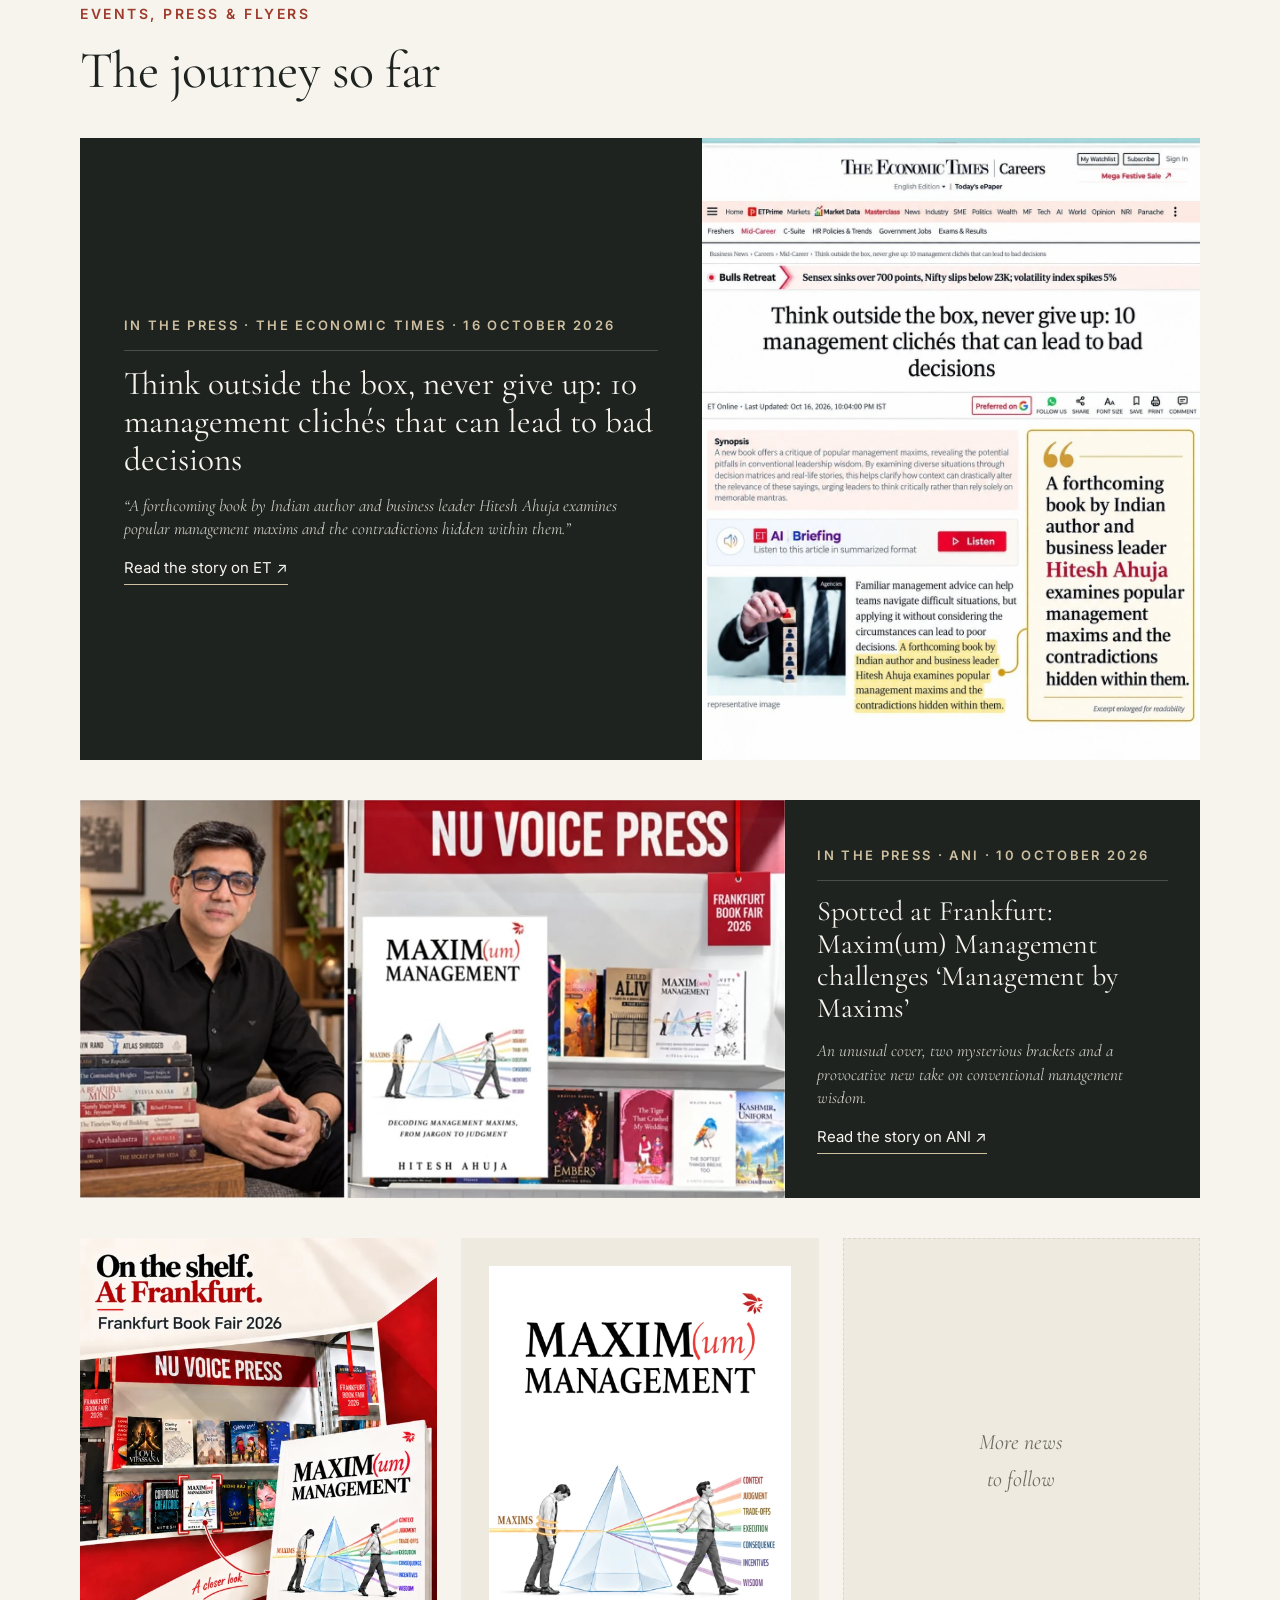
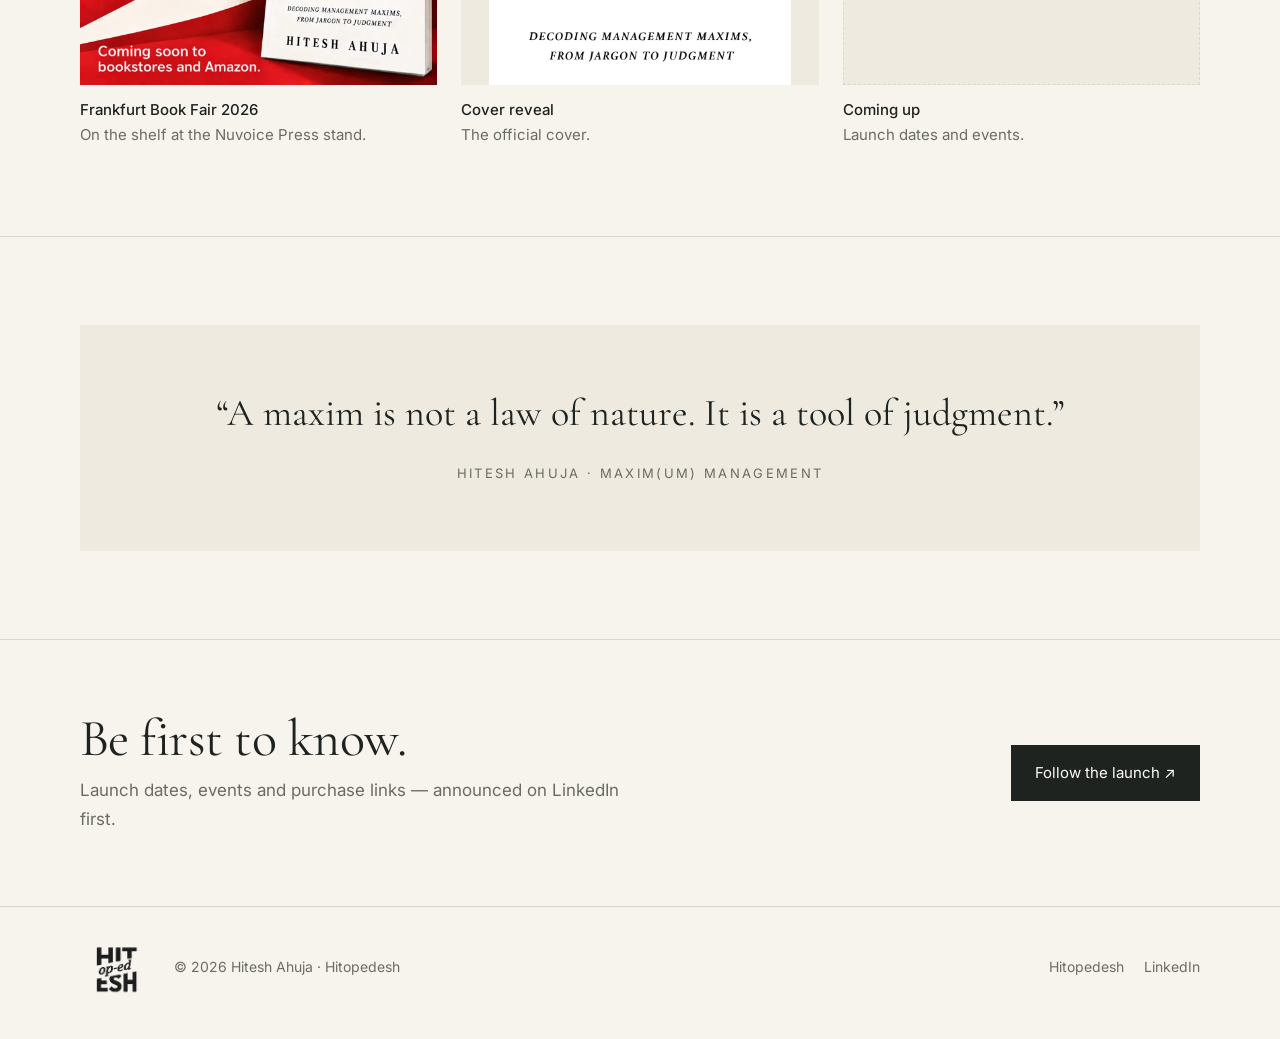
==== commit c16d1eeb: "Launch: new invite (inauguration 25 Nov, Abhinandan Lodha), share card with Invitation dominant, no " ====
--- a/maximum-management/index.html
+++ b/maximum-management/index.html
@@ -125,24 +125,24 @@
   {
    "@type": "Event",
    "name": "Launch of Maxim(um) Management by Hitesh Ahuja",
-   "description": "Hitesh Ahuja launches his first book, Maxim(um) Management, at the Mumbai Book Festival. Visit the stall daily, 11 AM to 5 PM.",
-   "startDate": "2026-11-24T11:00:00+05:30",
-   "endDate": "2026-11-29T17:00:00+05:30",
+   "description": "Launch of Maxim(um) Management by Hitesh Ahuja at the Mumbai Book Festival, to be inaugurated by Mr Abhinandan Lodha, Chairman, The House of Abhinandan Lodha. The book stall is open 24–29 November 2026, 11 AM to 7 PM.",
+   "startDate": "2026-11-25T12:00:00+05:30",
+   "endDate": "2026-11-25T13:00:00+05:30",
    "eventStatus": "https://schema.org/EventScheduled",
    "eventAttendanceMode": "https://schema.org/OfflineEventAttendanceMode",
    "location": {
     "@type": "Place",
-    "name": "Mumbai Book Festival, Kalina University Campus",
+    "name": "Mumbai Book Festival, Mumbai University, Kalina Campus",
     "address": {
      "@type": "PostalAddress",
-     "streetAddress": "Kalina University Campus, Santacruz East",
+     "streetAddress": "University of Mumbai, Kalina Campus, Santacruz East",
      "addressLocality": "Mumbai",
      "addressRegion": "Maharashtra",
      "addressCountry": "IN"
     }
    },
    "image": [
-    "https://hitopedesh.com/assets/og-book-launch-invitation.jpg",
+    "https://hitopedesh.com/assets/og-book-launch-invite-25nov.jpg",
     "https://hitopedesh.com/assets/maximum-management-book-launch-invitation.webp"
    ],
    "url": "https://hitopedesh.com/maximum-management/launch/",
@@ -160,7 +160,7 @@
 }
 </script>
 <link rel="icon" href="../assets/favicon.png">
-<link rel="stylesheet" href="../assets/style.css?v=202611150310">
+<link rel="stylesheet" href="../assets/style.css?v=202611201745">
 </head>
 <body>
 <a class="skip" href="#main">Skip to content</a>
@@ -185,7 +185,7 @@
     <h1 class="title">MAXIM<i>(um)</i><br>MANAGEMENT</h1>
     <p class="lede">Decoding Management Maxims,<br>From Jargon to Judgment.</p>
     <div style="margin-top:36px"><span class="soon">Coming soon</span></div>
-    <p class="muted" style="font-size:16px;margin-top:16px">Launching at the Mumbai Book Festival, Kalina University Campus, 24–29 November 2026. <a href="#launch">Details</a></p>
+    <p class="muted" style="font-size:16px;margin-top:16px">Book launch: 25 November 2026, 12 noon, at the Mumbai Book Festival, Mumbai University, Kalina Campus. <a href="#launch">Details</a></p>
   </div>
   <div class="cover-wrap"><img src="../assets/maximum-management-book-cover-hitesh-ahuja.webp" alt="Maxim(um) Management by Hitesh Ahuja: book cover, Decoding Management Maxims, From Jargon to Judgment" width="899" height="1438"></div>
 </div>
@@ -205,10 +205,9 @@
     <h2 class="big">Launching at the Mumbai Book Festival</h2>
     <p class="launch-lede">“It would be my good fortune to launch my first book in your company.”</p>
     <dl class="launch-facts">
-      <div><dt>Visit the stall</dt><dd>24–29 November 2026 · 11 AM to 5 PM</dd></div>
-      <div><dt>Book inauguration</dt><dd>To be announced</dd></div>
-      <div><dt>Author Speak</dt><dd>To be announced</dd></div>
-      <div><dt>Venue</dt><dd>Mumbai Book Festival · Kalina University Campus, Mumbai</dd></div>
+      <div><dt>Book launch</dt><dd>25 November 2026 · 12 noon<br><span class="launch-by">To be inaugurated by Mr Abhinandan Lodha, Chairman, The House of Abhinandan Lodha</span></dd></div>
+      <div><dt>Visit the stall</dt><dd>24–29 November 2026 · 11 AM to 7 PM</dd></div>
+      <div><dt>Venue</dt><dd>Mumbai Book Festival · Mumbai University, Kalina Campus</dd></div>
     </dl>
     <a class="btn launch-btn" href="launch/">Open the invitation →</a>
   </div>
@@ -297,6 +296,6 @@
   <div class="sign"><img src="../assets/logo.png" alt="Hitopedesh monogram" width="161" height="135" loading="lazy"><span>© <span data-year>2026</span> Hitesh Ahuja · Hitopedesh</span></div>
   <div><a href="../">Hitopedesh</a><a href="https://www.linkedin.com/in/ar-hitesh-ahuja/" target="_blank" rel="noopener">LinkedIn</a></div>
 </div></footer>
-<script src="../assets/site.js?v=202611150310"></script>
+<script src="../assets/site.js?v=202611201745"></script>
 </body>
 </html>
--- a/assets/style.css
+++ b/assets/style.css
@@ -225,3 +225,4 @@
 .launch-btn:hover{background:#fff;color:#2c0d16}
 @media (max-width:860px){.launch-grid{grid-template-columns:1fr;gap:44px}.launch-card{max-width:340px}}
 @media (max-width:600px){.launch-facts div{grid-template-columns:1fr;gap:4px}}
+.launch-by{font-size:15px;color:#e3d2bd;font-style:italic}
